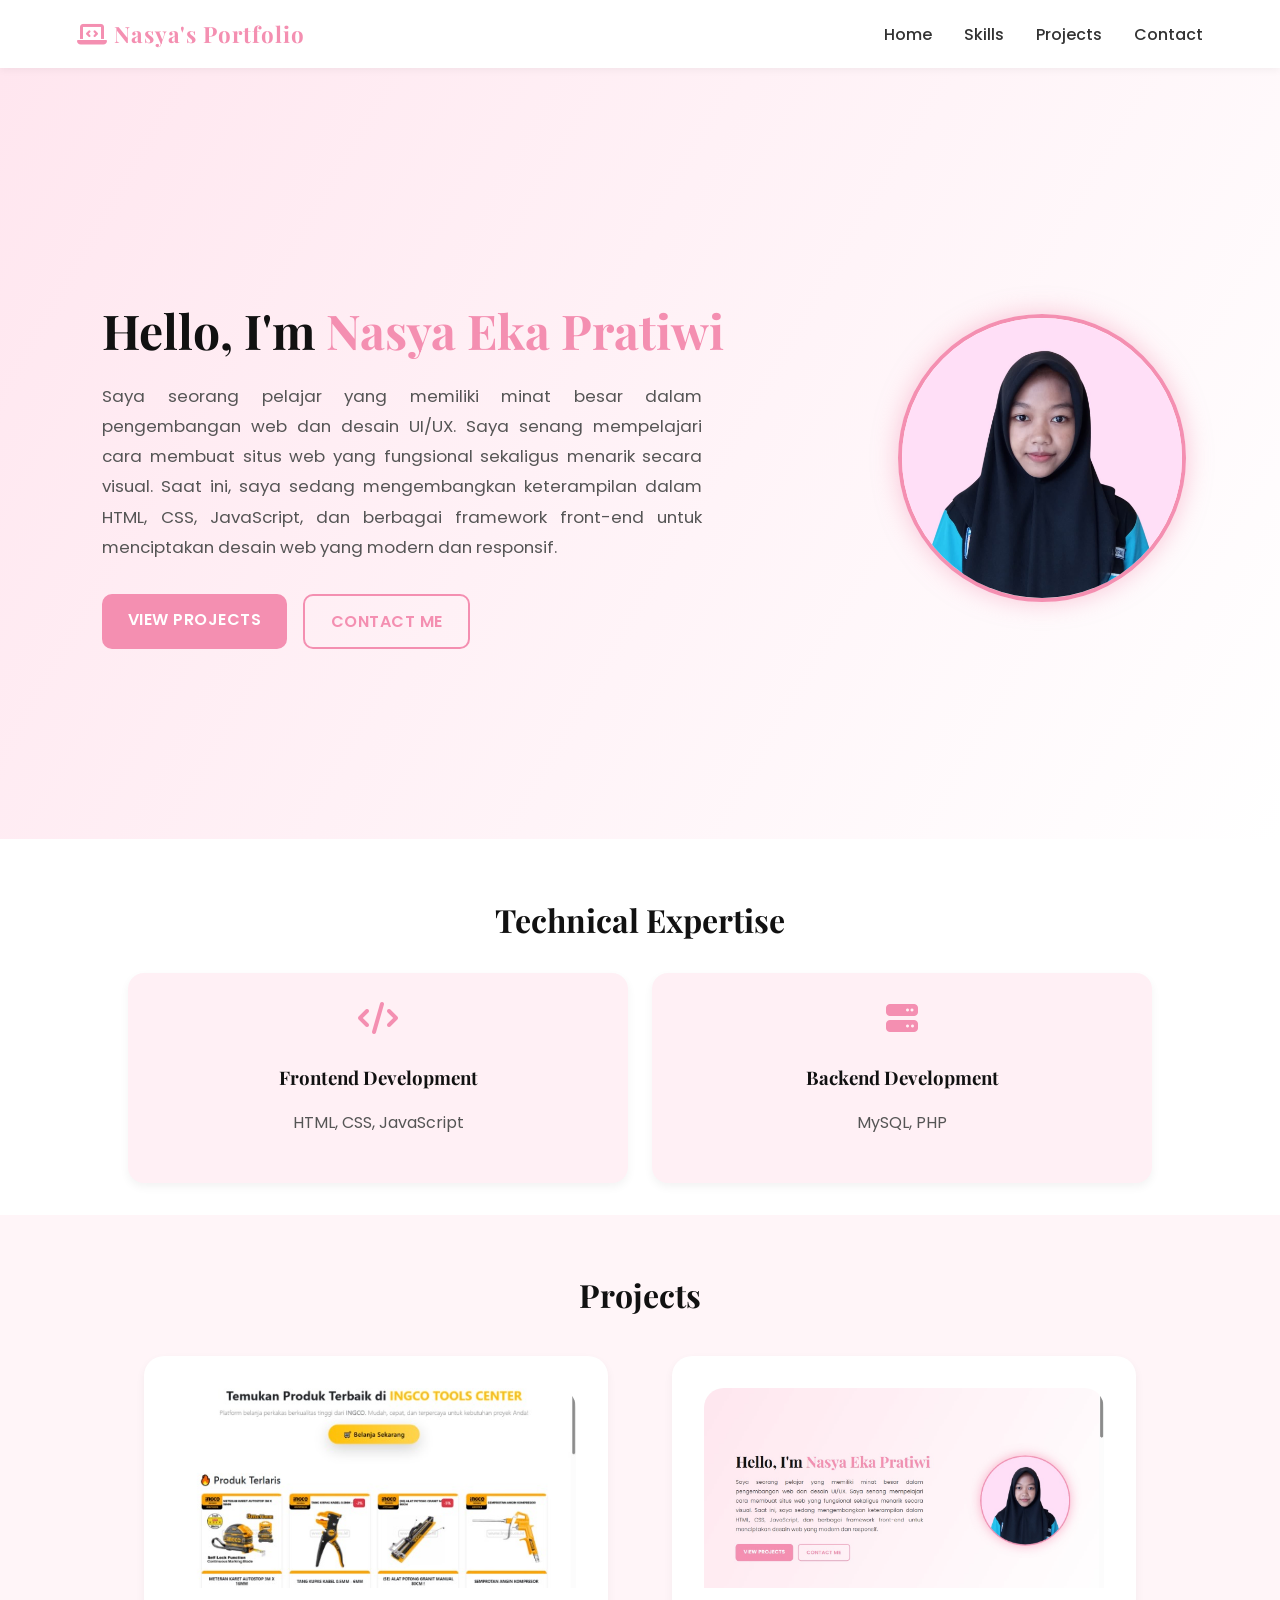
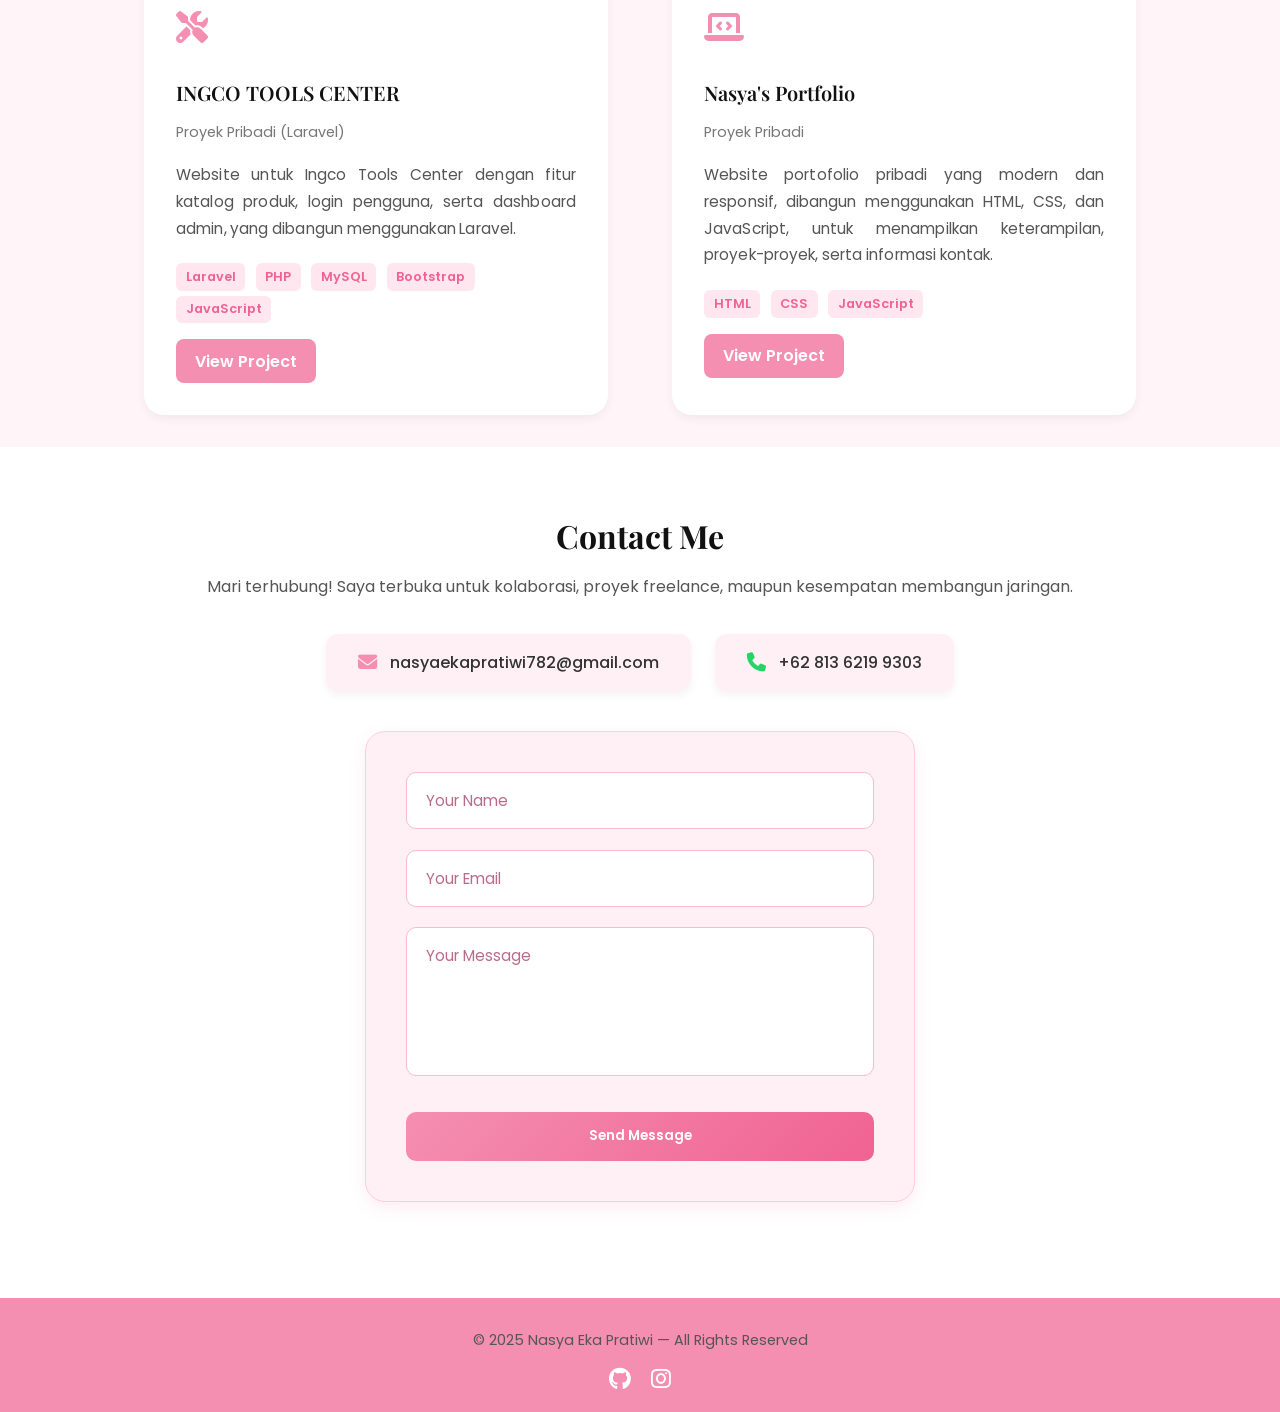
==== index.html @ 9f2e23f5 "update terbaru" ====
<!DOCTYPE html>
<html lang="id">
<head>
  <meta charset="UTF-8" />
  <meta name="viewport" content="width=device-width, initial-scale=1.0" />
  <title>Portofolio | Nasya Eka Pratiwi</title>

  <!-- CSS -->
  <link rel="stylesheet" href="style.css" />

  <!-- Font Awesome -->
  <link
    rel="stylesheet"
    href="https://cdnjs.cloudflare.com/ajax/libs/font-awesome/6.5.0/css/all.min.css"
  />

  <!-- Google Fonts -->
  <link
    href="https://fonts.googleapis.com/css2?family=Poppins:wght@400;500;600&family=Playfair+Display:wght@600;700&display=swap"
    rel="stylesheet"
  />
</head>

<body>
 <!-- ===== Navbar ===== -->
<header class="navbar">
  <h1 class="logo">
    <i class="fas fa-laptop-code"></i> Nasya's Portfolio
  </h1>

  <div class="menu-toggle" id="menu-toggle">
    <span></span>
    <span></span>
    <span></span>
  </div>

  <nav id="menu">
    <ul>
      <li><a href="#home">Home</a></li>
      <li><a href="#skills-section">Skills</a></li>
      <li><a href="#projects-section">Projects</a></li>
      <li><a href="#contact-section">Contact</a></li>
    </ul>
  </nav>
</header>

  <!-- ===== Hero Section ===== -->
  <section id="home" class="hero">
    <div class="hero-content">
      <h1>Hello, I'm <span>Nasya Eka Pratiwi</span></h1>
      <p>
        Saya seorang pelajar yang memiliki minat besar dalam pengembangan web dan desain UI/UX. Saya senang mempelajari cara membuat
        situs web yang fungsional sekaligus menarik secara visual. Saat ini, saya sedang mengembangkan keterampilan dalam 
        HTML, CSS, JavaScript, dan berbagai framework front-end untuk menciptakan desain web yang modern dan responsif.
      </p>
      <div class="hero-buttons">
        <a href="#projects-section" class="project-btn">View Projects</a>
        <a href="#contact-section" class="cta-btn">Contact Me</a>
      </div>
    </div>

    <div class="profile-container">
      <img src="profile.jpg" alt="Profile" class="profile-img">
    </div>
  </section>

  <!-- ===== Sections Placeholder ===== -->
  <main>
    <div id="skills-section" class="reveal"></div>
    <div id="projects-section" class="reveal"></div>
    <div id="contact-section" class="reveal"></div>
  </main>

  <!-- ===== Footer ===== -->
  <footer>
    <p>© 2025 Nasya Eka Pratiwi — All Rights Reserved</p>
    <div class="social-links">
      <a href="https://github.com/Nasyaeka" target="_blank" rel="noopener noreferrer">
        <i class="fab fa-github"></i>
      </a>
      <a href="https://instagram.com/xcz_nasya" target="_blank" rel="noopener noreferrer">
        <i class="fab fa-instagram"></i>
      </a>
    </div>
  </footer>

  <!-- ===== Script ===== -->
  <script src="script.js"></script>
</body>
</html>
---- style.css ----
/* =========================================
   ===== GENERAL STYLES =====
========================================= */
html {
  scroll-behavior: smooth;
  scroll-padding-top: 80px; 
}

body {
  font-family: 'Poppins', sans-serif;
  margin: 0;
  padding: 0;
  color: #333;
  background-color: #fff;
}

h1, h2, h3 {
  font-family: 'Playfair Display', serif;
  color: #111;
}

p {
  line-height: 1.8;
  font-size: 1rem;
  color: #555;
}

.logo {
  font-family: 'Playfair Display', serif;
  font-weight: 700;
  letter-spacing: 1px;
  font-size: 1.6rem;
  color: #f48fb1;
}

/* Tombol umum */
.project-btn, .cta-btn {
  font-family: 'Poppins', sans-serif;
  font-weight: 500;
  text-transform: uppercase;
  letter-spacing: 0.5px;
  transition: all 0.3s ease;
}

/* ===== NAVBAR ===== */
.navbar {
  display: flex;
  justify-content: space-between; /* Logo kiri, toggle kanan */
  align-items: center;
  padding: 1.2rem 6%;
  background: rgba(255, 255, 255, 0.95);
  backdrop-filter: blur(10px);
  box-shadow: 0 2px 8px rgba(0, 0, 0, 0.05);
  position: sticky;
  top: 0;
  z-index: 1000;
}

/* Logo kiri */
.logo {
  font-family: 'Playfair Display', serif;
  font-size: 1.4rem;
  font-weight: 700;
  color: #f48fb1;
  display: flex;
  align-items: center;
  gap: 0.4rem;
  margin: 0;
}

.logo i {
  font-size: 1.5rem;
  color: #f48fb1;
}

/* ===== TOGGLE ===== */
.menu-toggle {
  display: none;
  flex-direction: column;
  justify-content: center;
  align-items: flex-end;
  cursor: pointer;
  gap: 5px;
}

.menu-toggle span {
  display: block;
  width: 26px;
  height: 3px;
  background: #f48fb1;
  border-radius: 3px;
  transition: all 0.3s ease;
}

/* Toggle animation jadi X */
.menu-toggle.active span:nth-child(1) {
  transform: rotate(45deg) translate(5px, 5px);
}
.menu-toggle.active span:nth-child(2) {
  opacity: 0;
}
.menu-toggle.active span:nth-child(3) {
  transform: rotate(-45deg) translate(6px, -6px);
}

/* ===== MENU NAVIGATION ===== */
nav ul {
  list-style: none;
  display: flex;
  gap: 2rem;
  margin: 0;
  padding: 0;
}

nav a {
  text-decoration: none;
  color: #333;
  font-weight: 500;
  transition: color 0.3s ease;
}

nav a:hover {
  color: #f48fb1;
}

/* ===== RESPONSIVE MODE ===== */
@media (max-width: 768px) {
  nav {
    position: absolute;
    top: 70px;
    right: 6%;
    background: #fff0f5;
    border-radius: 12px;
    box-shadow: 0 4px 15px rgba(0, 0, 0, 0.05);
    display: none;
    flex-direction: column;
    padding: 1rem 1.2rem;
    animation: slideIn 0.3s ease;
  }

  nav.show {
    display: flex;
  }

  nav ul {
    flex-direction: column;
    align-items: flex-end;
    gap: 0.8rem;
  }

  nav a {
    color: #333;
    padding: 0.5rem 0.8rem;
    border-radius: 8px;
  }

  nav a:hover {
    background: rgba(244, 143, 177, 0.2);
  }

  .menu-toggle {
    display: flex;
  }

  @keyframes slideIn {
    from {
      opacity: 0;
      transform: translateY(-10px);
    }
    to {
      opacity: 1;
      transform: translateY(0);
    }
  }
}


/* =========================================
   ===== HERO SECTION (RAPIH & RESPONSIF) =====
========================================= */
.hero {
  display: flex;
  flex-wrap: wrap;
  align-items: center;
  justify-content: space-between;
  min-height: 75vh; /* ubah dari 85vh */
  padding: 3rem 8%;
  background: linear-gradient(120deg, #ffe6ef, #ffffff);
}


.hero-content {
  animation: fadeInLeft 1s ease both;
  flex: 1;
  min-width: 320px;
  padding-right: 2rem;
}

.hero h1 {
  font-size: 3rem;
  font-weight: 700;
  color: #111;
  margin-bottom: 1.2rem;
  line-height: 1.3;
}

.hero h1 span {
  color: #f48fb1;
}

.hero p {
  font-size: 1.05rem;
  line-height: 1.8;
  text-align: justify;
  color: #555;
  max-width: 600px;
  margin-bottom: 2rem;
}

.hero-buttons {
  display: flex;
  flex-wrap: wrap;
  gap: 1rem;
}

.project-btn,
.cta-btn {
  display: inline-block;
  padding: 0.8rem 1.6rem;
  border-radius: 10px;
  font-weight: 600;
  text-decoration: none;
  letter-spacing: 0.5px;
  transition: all 0.3s ease;
}

.project-btn {
  background: #f48fb1;
  color: #fff;
}

.cta-btn {
  border: 2px solid #f48fb1;
  color: #f48fb1;
  background: transparent;
}

.project-btn:hover {
  background: #ec407a;
}

.cta-btn:hover {
  background: #f48fb1;
  color: #fff;
}

/* =========================================
   ===== PROFILE IMAGE =====
========================================= */
.profile-container {
  position: relative;
  width: 280px;
  height: 280px;
  margin: 0 auto;
  animation: fadeInUp 1.2s ease forwards;
}

/* Gambar profil dengan animasi kombinasi */
.profile-img {
  width: 100%;
  height: 100%;
  object-fit: cover;
  border-radius: 50%;
  border: 4px solid #f48fb1;
  box-shadow: 0 0 25px rgba(244, 143, 177, 0.5);
  animation: fadeRotateIn 1s ease forwards, floatImage 4s ease-in-out infinite, glowPulse 3s ease-in-out infinite;
}

/* Efek melayang lembut */
@keyframes floatImage {
  0%, 100% {
    transform: translateY(0);
    box-shadow: 0 0 25px rgba(244, 143, 177, 0.4);
  }
  50% {
    transform: translateY(-10px);
    box-shadow: 0 0 35px rgba(244, 143, 177, 0.6);
  }
}

/* Efek muncul dan berputar lembut saat masuk */
@keyframes fadeRotateIn {
  0% {
    opacity: 0;
    transform: scale(0.9) rotate(-10deg);
  }
  60% {
    opacity: 1;
    transform: scale(1.05) rotate(5deg);
  }
  100% {
    opacity: 1;
    transform: scale(1) rotate(0);
  }
}

/* Efek berdenyut lembut di bayangan */
@keyframes glowPulse {
  0%, 100% {
    box-shadow: 0 0 25px rgba(244, 143, 177, 0.4);
  }
  50% {
    box-shadow: 0 0 35px rgba(244, 143, 177, 0.7);
  }
}



/* =========================================
   ===== ANIMASI MASUK (UNTUK SECTION) =====
========================================= */

/* Efek muncul dari bawah */
@keyframes fadeInUp {
  0% {
    opacity: 0;
    transform: translateY(30px);
  }
  100% {
    opacity: 1;
    transform: translateY(0);
  }
}

/* Efek muncul dari kanan */
@keyframes fadeInRight {
  0% {
    opacity: 0;
    transform: translateX(40px);
  }
  100% {
    opacity: 1;
    transform: translateX(0);
  }
}

/* =========================================
   ===== SKILLS SECTION =====
========================================= */
.skills {
  padding: 2rem 10%;
  text-align: center;
}

.skills h2 {
  font-size: 2rem;
  margin-bottom: 2rem;
}

.skills-grid {
  display: grid;
  grid-template-columns: repeat(auto-fit, minmax(250px, 1fr));
  gap: 1.5rem;
}

.skill-card {
  background: #fff0f5;
  padding: 1.8rem;
  border-radius: 16px;
  box-shadow: 0 4px 10px rgba(0, 0, 0, 0.05);
  transition: transform 0.3s ease, box-shadow 0.3s ease;
}

.skill-card:hover {
  transform: translateY(-8px);
  box-shadow: 0 6px 16px rgba(0, 0, 0, 0.1);
}

.skill-card i {
  font-size: 2rem;
  color: #f48fb1;
  margin-bottom: 0.8rem;
}


/* =========================================
   ===== PROJECTS SECTION =====
========================================= */
.projects {
  padding: 2rem 10%;
  background: #fff5f8;
  text-align: center;
}

.projects h2 {
  font-size: 2rem;
  font-weight: 700;
  color: #111;
  margin-bottom: 2.5rem;
}

/* ===== Project Image ===== */
.project-img {
  width: 100%;
  height: 200px;
  object-fit: cover;
  border-top-left-radius: 20px;
  border-top-right-radius: 20px;
  transition: transform 0.4s ease;
}

.project-card:hover .project-img {
  transform: scale(1.05);
}


/* ===== Project Grid ===== */
.projects-grid {
  display: grid;
  grid-template-columns: repeat(auto-fit, minmax(280px, 1fr));
  gap: 2rem;
  justify-items: center;
}

/* ===== Project Card ===== */
.project-card {
  background: #ffffff;
  padding: 2rem 2rem; /* sedikit lebar kanan kiri */
  border-radius: 20px;
  text-align: left;
  box-shadow: 0 4px 10px rgba(0, 0, 0, 0.05);
  transition: all 0.3s ease;
  width: 100%;
  max-width: 400px; /* 🔹 tambah lebar */
}

.project-card:hover {
  transform: translateY(-8px);
  box-shadow: 0 8px 18px rgba(0, 0, 0, 0.08);
}

/* ===== Project Icon ===== */
.project-icon {
  font-size: 2rem;
  color: #f48fb1;
  margin-top: 1rem; /* 🔹 Tambahkan jarak dari gambar */
  margin-bottom: 1rem;
  display: block;
}
/* ===== Project Title ===== */
.project-card h3 {
  font-size: 1.25rem;
  font-weight: 600;
  color: #111;
  margin-bottom: 0.4rem;
}

/* ===== Company Name ===== */
.company {
  font-size: 0.9rem;
  color: #777;
  margin-bottom: 0.6rem;
}

/* ===== Project Description ===== */
.description {
  font-size: 0.96rem;
  color: #555;
  line-height: 1.75;
  text-align: justify;
  text-justify: inter-word;
  margin-bottom: 1rem;
  max-width: 100%;      /* 🔹 biar ngikut card, bukan fixed */
  letter-spacing: 0.1px;
  word-spacing: -0.5px;
}

/* ===== Tech Tags ===== */
.tech-tags span {
  display: inline-block;
  background: #ffe6ef;
  color: #f06292;
  font-size: 0.8rem;
  font-weight: 600;
  padding: 0.3rem 0.6rem;
  border-radius: 6px;
  margin: 0.3rem 0.4rem 0 0;
}

/* ===== View Button ===== */
.btn-view {
  display: inline-block;
  margin-top: 1rem;
  padding: 0.6rem 1.2rem;
  background: #f48fb1;
  color: #fff;
  font-weight: 600;
  border-radius: 8px;
  text-decoration: none;
  transition: background 0.3s ease, transform 0.3s ease;
}

.btn-view:hover {
  background: #ec407a;
  transform: translateY(-2px);
}


/* =========================================
   ===== CONTACT SECTION =====
========================================= */
.contact {
  padding: 2.5rem 10% 2rem; /* atas, kiri-kanan, bawah */
  text-align: center;
}

.contact h2 {
  font-size: 2rem;
  margin-bottom: 1rem;
}

.contact-subtitle {
  color: #555;
  margin-bottom: 2rem;
}

.contact-cards {
  display: flex;
  flex-wrap: wrap;
  justify-content: center;
  gap: 1.5rem;
}

.contact-card {
  background: #fff0f5;
  padding: 1rem 2rem;
  border-radius: 12px;
  display: flex;
  align-items: center;
  gap: 0.8rem;
  box-shadow: 0 4px 10px rgba(0, 0, 0, 0.05);
  transition: 0.3s ease;
}

.contact-card:hover {
  background: #ffe6ef;
  transform: translateY(-5px);
}

.contact-card a {
  color: inherit;
  text-decoration: none;
  font-weight: 500;
  transition: 0.3s ease;
}

.contact-card a:hover {
  color: #f48fb1;
}

.contact-card i {
  font-size: 1.2rem;
}

.contact-card:first-child i {
  color: #f48fb1;
}

.contact-card:last-child i {
  color: #25D366;
  transform: scaleX(-1);
}

.contact-form {
  background: #fff0f6;
  border: 1.5px solid #ffcce0;
  border-radius: 20px;
  padding: 2.5rem;
  max-width: 550px;
  margin: 2.5rem auto 1rem; /* ubah dari 2.5rem auto → 2.5rem auto 1rem */
  box-shadow: 0 6px 16px rgba(244, 143, 177, 0.15);
  box-sizing: border-box;
}



/* ===== Form Group Spacing ===== */
.contact-form .form-group {
  margin-bottom: 1.3rem; /* Jarak antar input */
}

/* ===== Input & Textarea ===== */
.contact-form input,
.contact-form textarea {
  width: 100%;
  box-sizing: border-box;
  padding: 1rem 1.2rem;
  border: 1.5px solid #f8bbd0;
  border-radius: 10px;
  background-color: #fff;
  font-size: 0.95rem;
  font-family: 'Poppins', sans-serif;
  color: #333;
  transition: all 0.3s ease;
  resize: none;
}

.contact-form input::placeholder,
.contact-form textarea::placeholder {
  color: #b96c8a;
}

.contact-form input:focus,
.contact-form textarea:focus {
  outline: none;
  border-color: #f48fb1;
  box-shadow: 0 0 8px rgba(244, 143, 177, 0.3);
  background-color: #fff8fb;
}

/* ===== Tombol ===== */
.btn-send {
  display: inline-block;
  width: 100%;
  box-sizing: border-box;
  padding: 0.9rem 1.2rem;
  background: linear-gradient(135deg, #f48fb1, #f06292);
  color: #fff;
  font-weight: 600;
  border: none;
  border-radius: 10px;
  cursor: pointer;
  font-family: 'Poppins', sans-serif;
  transition: all 0.3s ease;
  margin-top: 0.5rem; /* jarak tambahan dari input terakhir */
}

.btn-send:hover {
  background: linear-gradient(135deg, #ec407a, #f48fb1);
  transform: translateY(-2px);
  box-shadow: 0 4px 12px rgba(236, 64, 122, 0.25);
}

/* =========================================
   ===== FOOTER =====
========================================= */
footer {
  background: #f48fb1;
  color: #fff;
  text-align: center;
  padding: 1rem 1rem;
  margin-top: 3rem;
}

footer p {
  font-size: 0.9rem;
  margin-bottom: 0.5rem;
}

.social-links {
  display: flex;
  justify-content: center;
  gap: 20px;
}

.social-links a {
  color: #fff;
  font-size: 1.4rem;
  transition: color 0.3s ease;
}

.social-links a:hover {
  color: #ffd9e4;
}

/* ===== SCROLL ANIMATION ===== */
.reveal {
  opacity: 0;
  transform: translateY(50px);
  transition: all 0.8s ease;
}

.reveal.active {
  opacity: 1;
  transform: translateY(0);
}

/* =========================================
   ===== RESPONSIVE DESIGN (SEMUA PERANGKAT) 
========================================= */

/* 🌐 Laptop & Desktop Medium (≤ 1200px) */
@media (max-width: 1200px) {
  .hero {
    padding: 3rem 6%;
  }

  .hero h1 {
    font-size: 2.7rem;
  }

  .projects-grid {
    grid-template-columns: repeat(auto-fit, minmax(260px, 1fr));
  }

  .skills-grid {
    grid-template-columns: repeat(auto-fit, minmax(220px, 1fr));
  }
}

/* 💻 Tablet Landscape (≤ 1024px) */
@media (max-width: 1024px) {
  .navbar {
    padding: 1.3rem 4%;
  }

  .navbar ul {
    gap: 1.2rem;
  }

  .hero {
    flex-direction: column-reverse;
    text-align: center;
    padding: 3rem 6%;
  }

  .hero-content {
    padding-right: 0;
  }

  .hero h1 {
    font-size: 2.4rem;
  }

  .hero p {
    font-size: 1rem;
    text-align: center;
  }

  .profile-container {
    margin-bottom: 2rem;
  }

  .skills, .projects, .contact {
    padding: 3rem 8%;
  }

  .skills-grid, .projects-grid {
    grid-template-columns: repeat(auto-fit, minmax(250px, 1fr));
  }

  .contact-cards {
    flex-direction: column;
    align-items: center;
  }
}

/* 📱 Tablet Potrait (≤ 768px) */
@media (max-width: 768px) {
  .navbar {
    flex-direction: column;
    align-items: flex-start;
    padding: 1rem 6%;
  }

  .navbar h1 {
    font-size: 1.4rem;
  }

  .navbar ul {
    flex-wrap: wrap;
    gap: 1rem;
  }

  .hero {
    flex-direction: column-reverse;
    text-align: center;
    padding: 2.5rem 5%;
  }

  .hero h1 {
    font-size: 2.1rem;
  }

  .hero p {
    font-size: 0.95rem;
  }

  .hero-buttons {
    justify-content: center;
  }

  .skills h2,
  .projects h2,
  .contact h2 {
    font-size: 1.8rem;
  }

  .skills-grid,
  .projects-grid {
    grid-template-columns: 1fr;
    gap: 1.5rem;
  }

  .project-card {
    max-width: 100%;
  }

  .contact-form {
    padding: 2rem;
  }

  .contact-cards {
    flex-direction: column;
    align-items: center;
  }

  footer p {
    font-size: 0.85rem;
  }
}

/* 📲 Smartphone Medium (≤ 576px) */
@media (max-width: 576px) {
  html {
    scroll-padding-top: 70px;
  }

  .navbar {
    flex-direction: column;
    gap: 0.7rem;
  }

  .navbar h1 {
    font-size: 1.3rem;
  }

  .navbar a {
    font-size: 0.9rem;
  }

  .hero {
    padding: 2rem 5%;
  }

  .hero h1 {
    font-size: 1.8rem;
    line-height: 1.3;
  }

  .hero p {
    font-size: 0.9rem;
    text-align: justify;
  }

  .project-btn,
  .cta-btn {
    width: 100%;
    text-align: center;
    padding: 0.9rem 1.2rem;
  }

  .profile-container {
    width: 220px;
    height: 220px;
  }

  .skills, .projects, .contact {
    padding: 2rem 6%;
  }

  .skill-card,
  .project-card,
  .contact-form {
    padding: 1.6rem;
  }

  .contact-form input,
  .contact-form textarea {
    font-size: 0.9rem;
  }

  footer {
    padding: 0.8rem;
  }

  footer p {
    font-size: 0.8rem;
  }
}

/* 📱 Smartphone Kecil (≤ 400px) */
@media (max-width: 400px) {
  .hero h1 {
    font-size: 1.6rem;
  }

  .hero p {
    font-size: 0.85rem;
  }

  .navbar a {
    font-size: 0.85rem;
  }

  .project-btn,
  .cta-btn {
    font-size: 0.85rem;
  }

  .contact h2 {
    font-size: 1.6rem;
  }

  .contact-form {
    padding: 1.5rem;
  }

  .btn-send {
    padding: 0.8rem 1rem;
  }
}
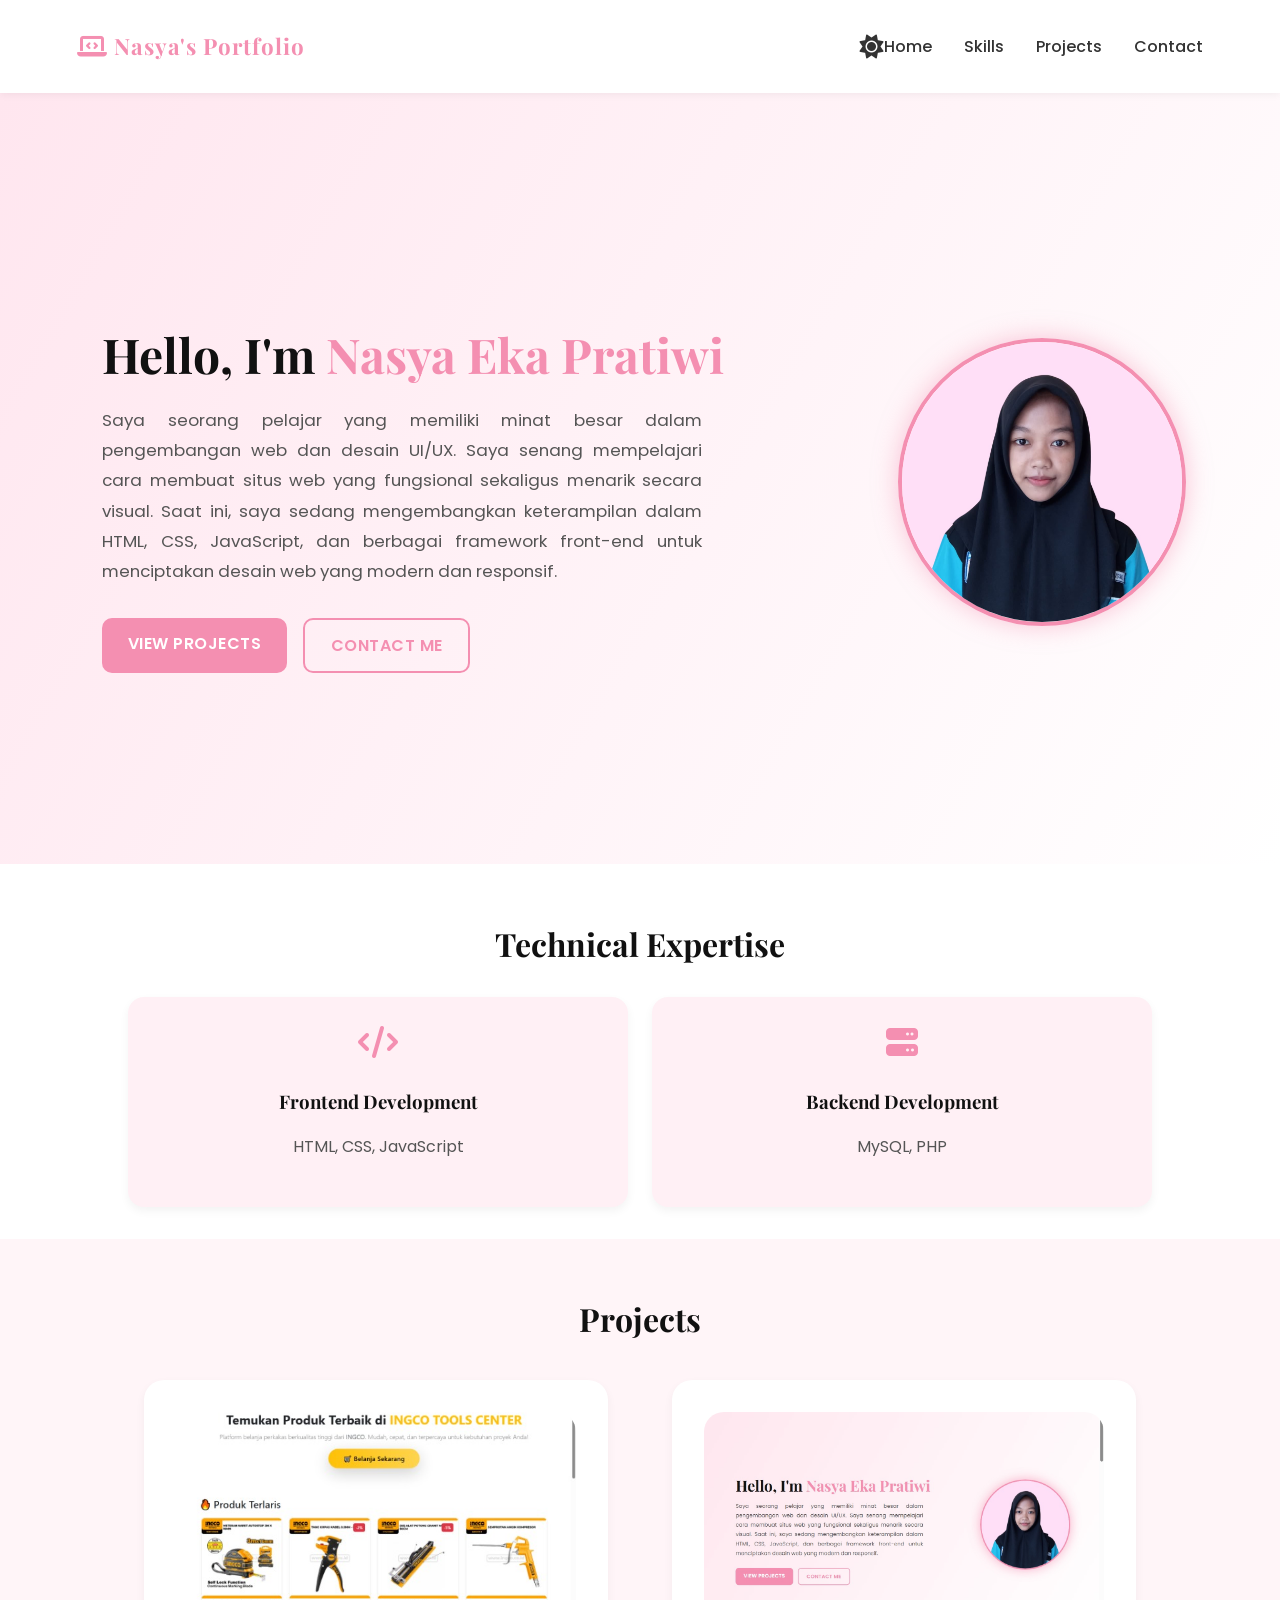
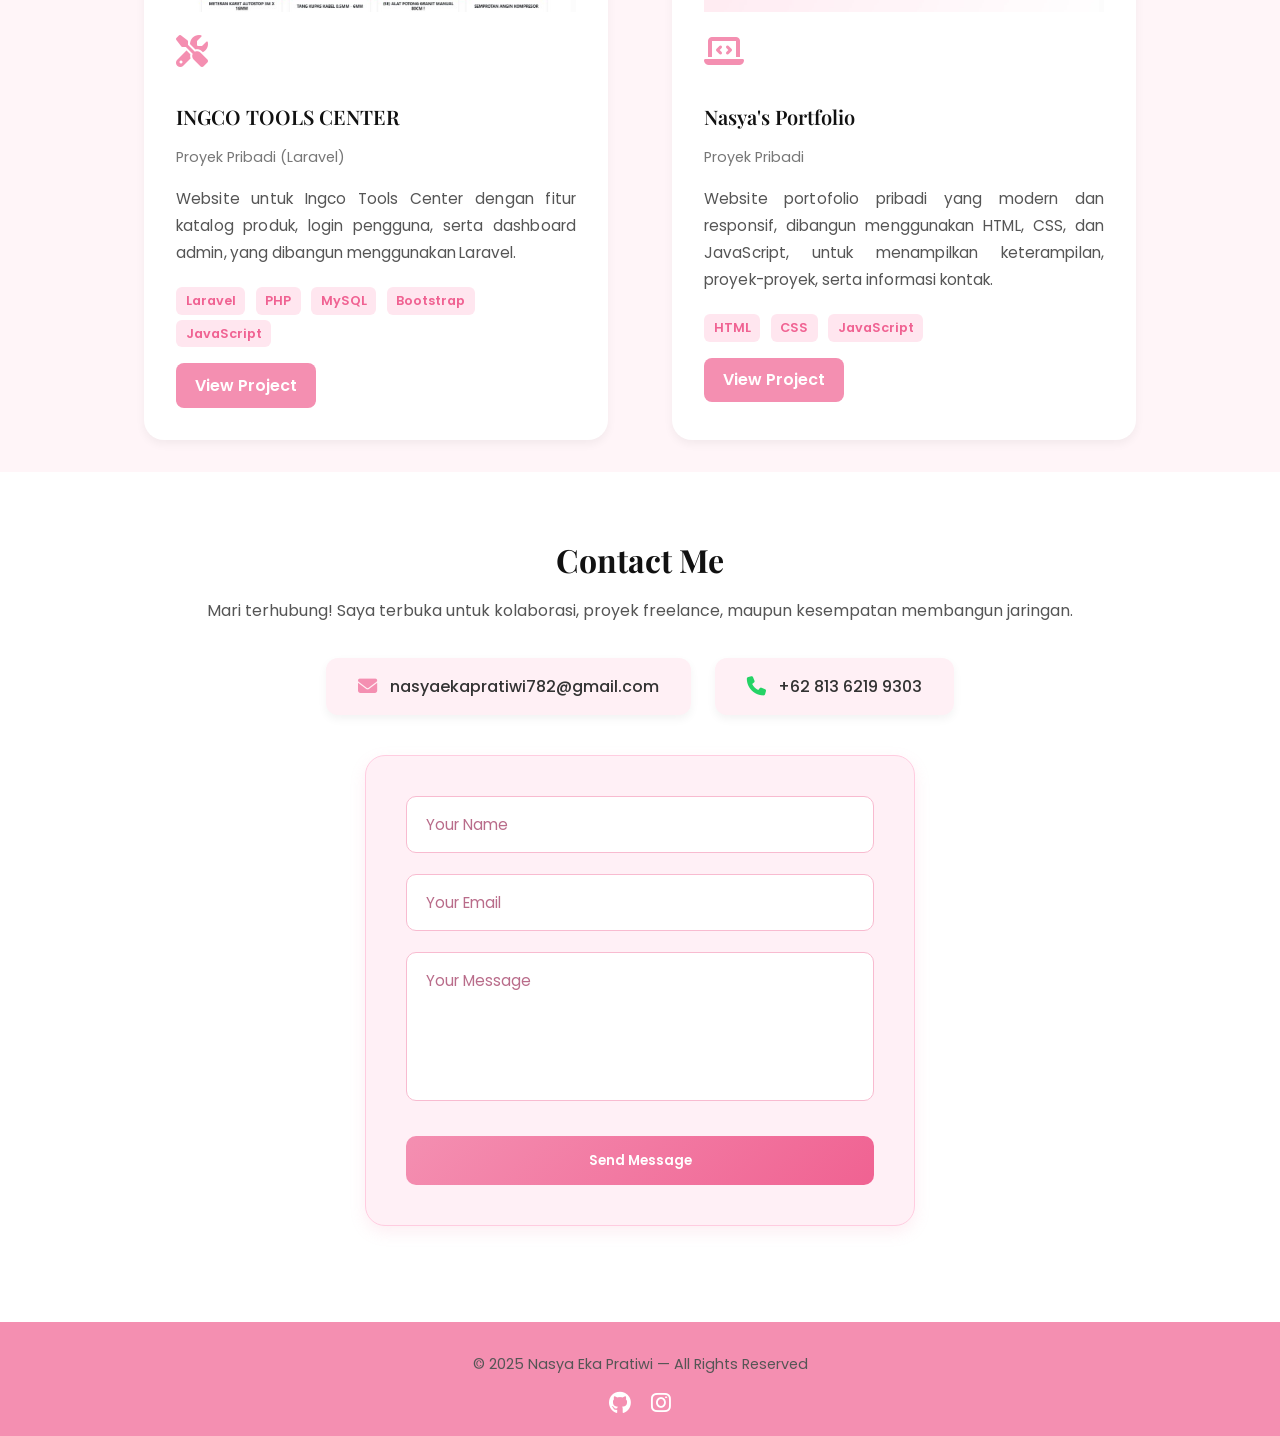
==== commit 79cfff08: "update terbaru" ====
--- a/index.html
+++ b/index.html
@@ -27,6 +27,10 @@
   <h1 class="logo">
     <i class="fas fa-laptop-code"></i> Nasya's Portfolio
   </h1>
+  <div class="theme-toggle">
+    <i class="fas fa-sun"></i>
+  </div>
+
 
   <div class="menu-toggle" id="menu-toggle">
     <span></span>
--- a/style.css
+++ b/style.css
@@ -1,3 +1,50 @@
+/* ===== THEME TOGGLE ===== */
+.theme-toggle {
+  font-size: 1.5rem;
+  cursor: pointer;
+  margin-left: auto;
+  color: #333;
+  transition: color 0.3s ease;
+}
+
+.theme-toggle:hover {
+  color: #ff69b4;
+}
+
+/* ===== LIGHT MODE (default) ===== */
+:root {
+  --bg-color: #ffffff;
+  --text-color: #333333;
+  --accent-color: #ff69b4;
+  --navbar-bg: #f7f7f7;
+}
+
+/* ===== DARK MODE ===== */
+body.dark-mode {
+  --bg-color: #0d1117;
+  --text-color: #e6e6e6;
+  --accent-color: #ff8ccf;
+  --navbar-bg: #161b22;
+}
+
+/* ===== Apply Colors ===== */
+body {
+  background-color: var(--bg-color);
+  color: var(--text-color);
+  transition: background-color 0.4s, color 0.4s;
+}
+
+.navbar {
+  background-color: var(--navbar-bg);
+  transition: background-color 0.4s;
+}
+
+a, .project-btn, .cta-btn {
+  color: var(--accent-color);
+  transition: color 0.3s ease;
+}
+
+
 /* =========================================
    ===== GENERAL STYLES =====
 ========================================= */
@@ -47,7 +94,7 @@
   display: flex;
   justify-content: space-between; /* Logo kiri, toggle kanan */
   align-items: center;
-  padding: 1.2rem 6%;
+  padding: 1.8rem 6%;
   background: rgba(255, 255, 255, 0.95);
   backdrop-filter: blur(10px);
   box-shadow: 0 2px 8px rgba(0, 0, 0, 0.05);
@@ -756,12 +803,17 @@
 }
 
 /* 📱 Tablet Potrait (≤ 768px) */
-@media (max-width: 768px) {
+  @media (max-width: 768px) {
   .navbar {
-    flex-direction: column;
-    align-items: flex-start;
-    padding: 1rem 6%;
-  }
+    position: relative;
+  }
+
+  .menu-toggle {
+    position: absolute;
+    top: 1.2rem;
+    right: 6%;
+  }
+
 
   .navbar h1 {
     font-size: 1.4rem;
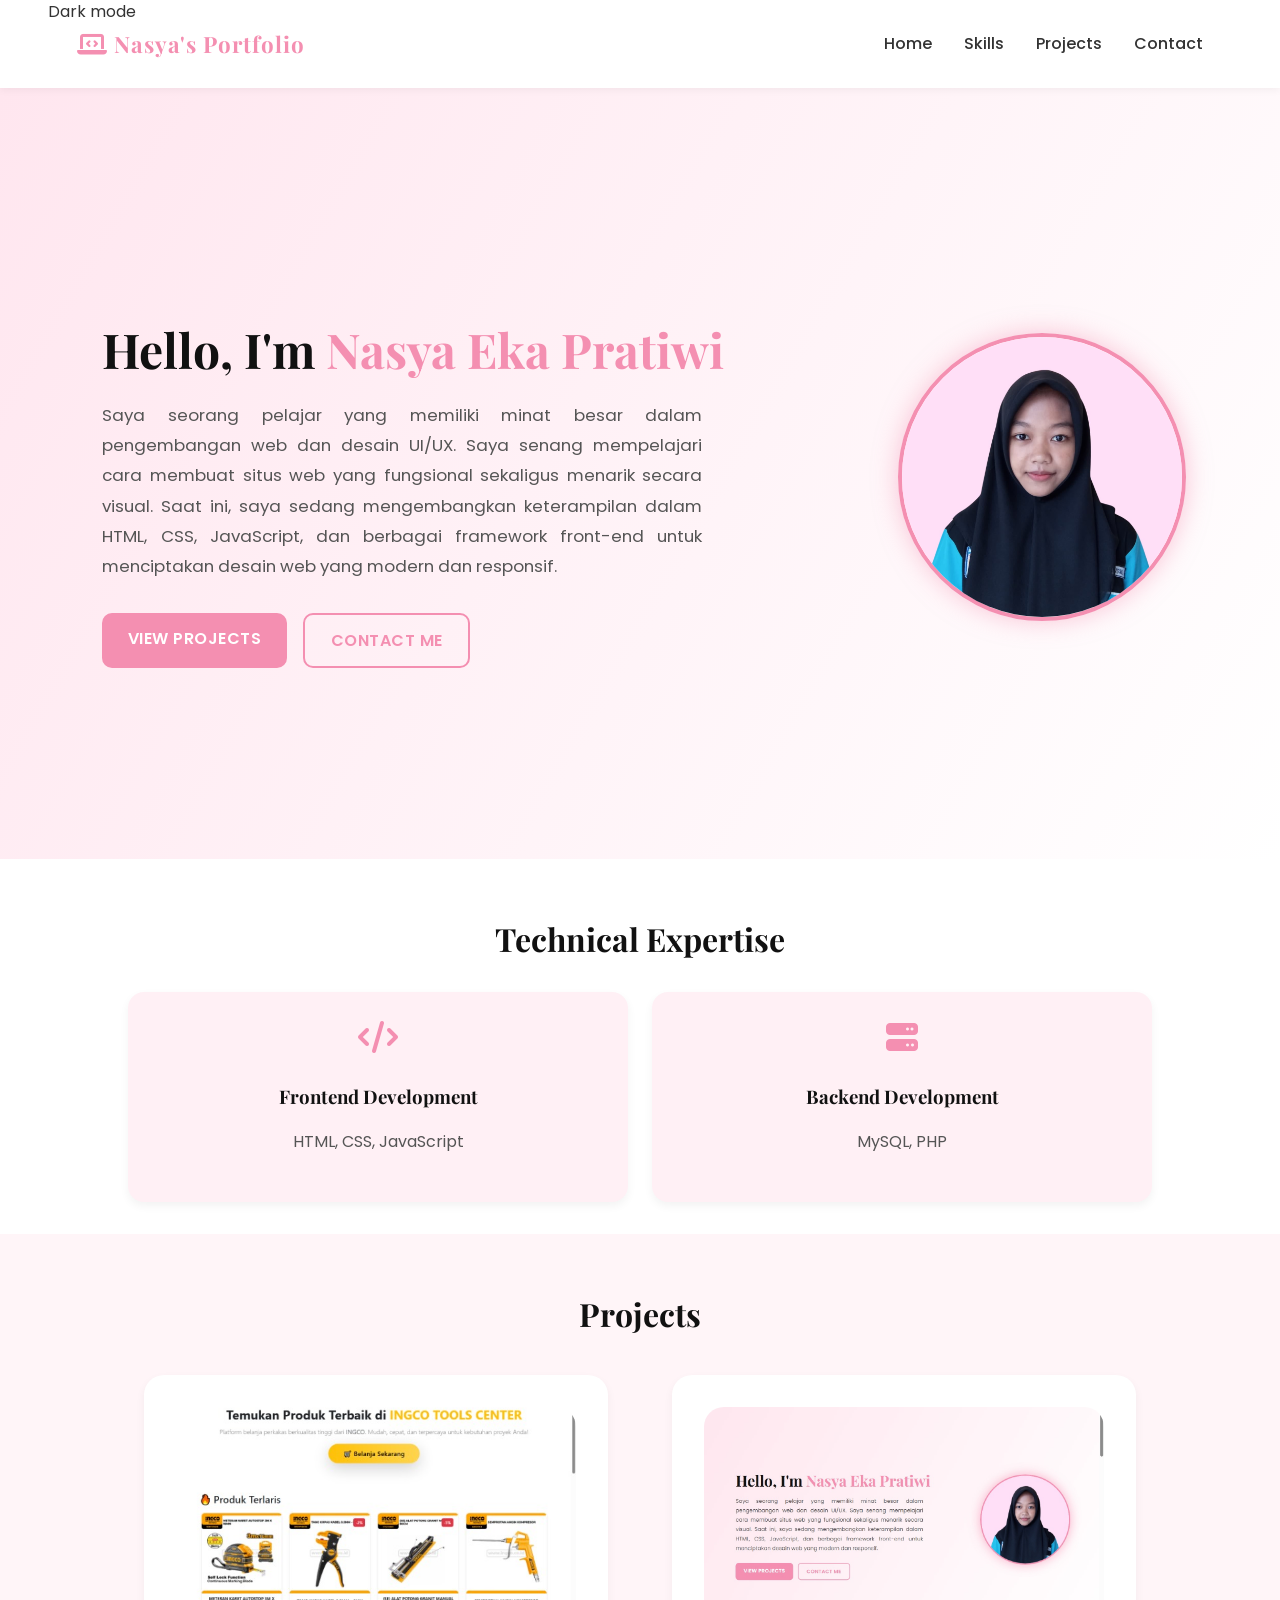
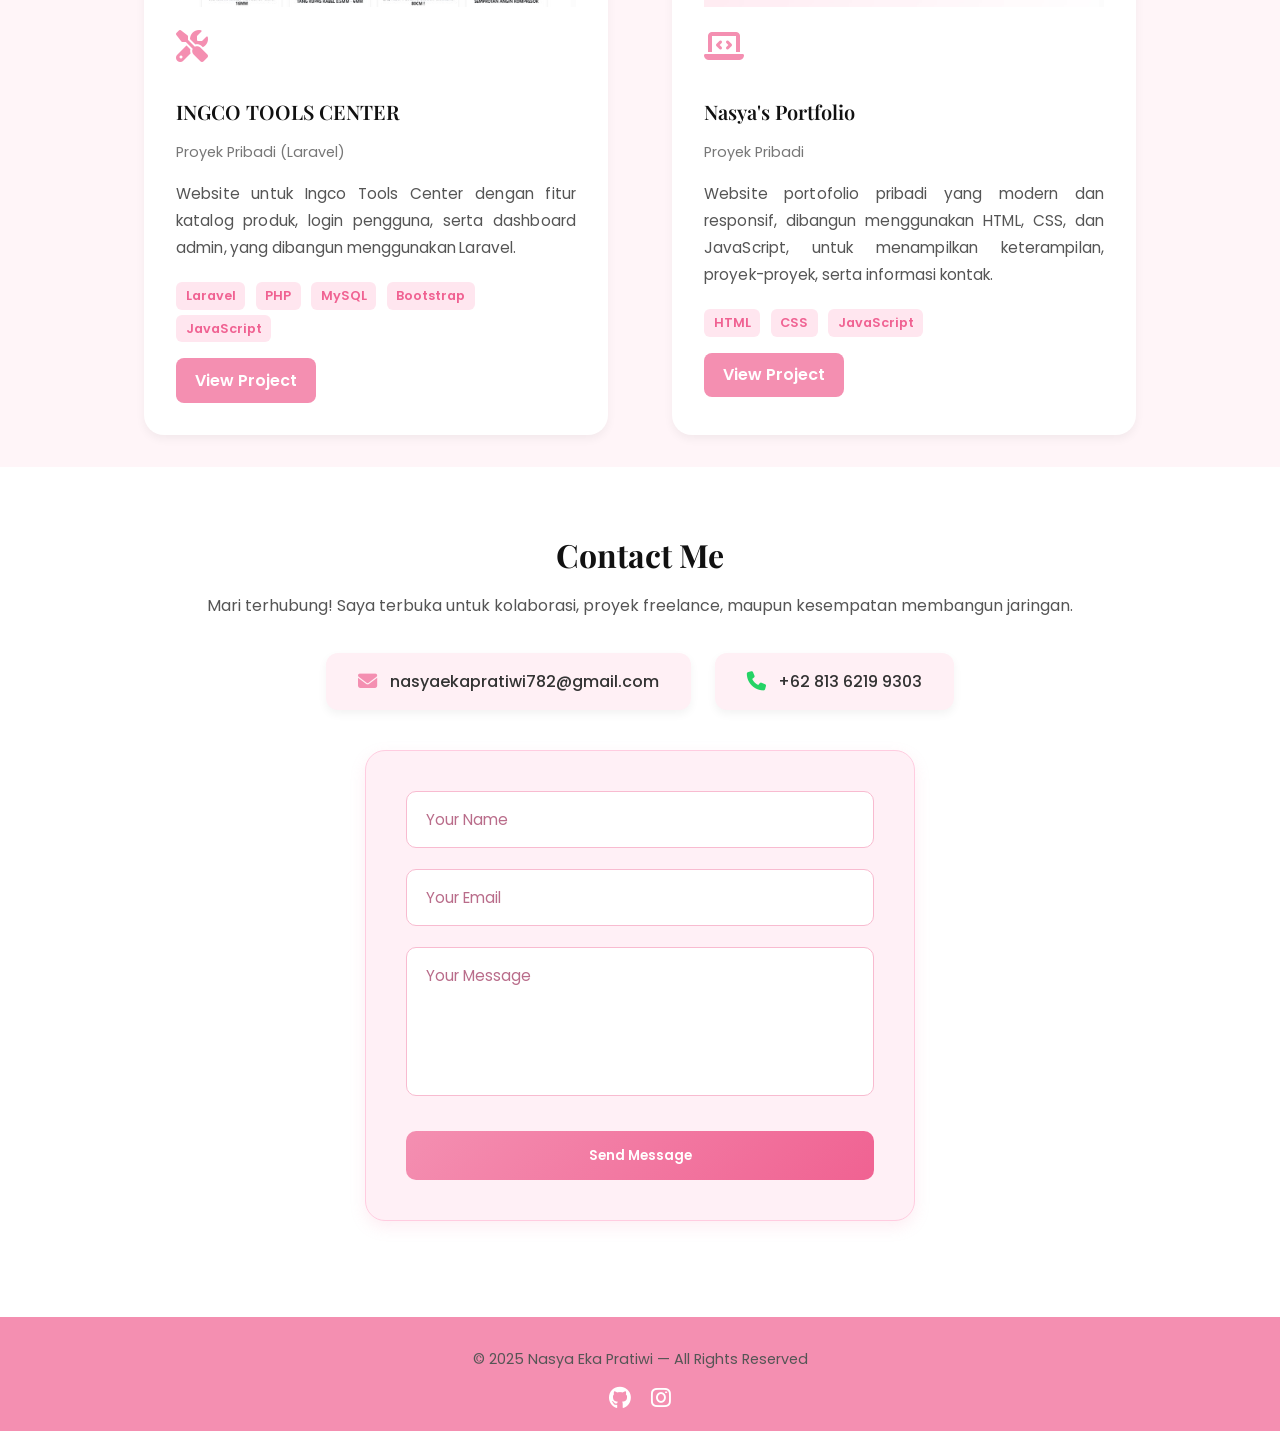
==== commit 3f0137df: "update terbaru" ====
--- a/index.html
+++ b/index.html
@@ -27,9 +27,18 @@
   <h1 class="logo">
     <i class="fas fa-laptop-code"></i> Nasya's Portfolio
   </h1>
-  <div class="theme-toggle">
-    <i class="fas fa-sun"></i>
+  <div class="nav__dark">
+  <!--=====Theme change button=====-->
+  <span class="change-theme-name">Dark mode</span>
+    <i class="ri-moon-line change-theme" id="theme-button"></i>
   </div>
+
+      <i class="ri-close-line nav__close" id="nav-close"></i>
+   </div>
+
+    <div class="nav__toggle" id="nav-toggle">
+      <i class="ri-function-line"></i>
+    </div>
 
 
   <div class="menu-toggle" id="menu-toggle">
--- a/style.css
+++ b/style.css
@@ -1,49 +1,38 @@
-/* ===== THEME TOGGLE ===== */
-.theme-toggle {
-  font-size: 1.5rem;
-  cursor: pointer;
-  margin-left: auto;
-  color: #333;
-  transition: color 0.3s ease;
-}
-
-.theme-toggle:hover {
-  color: #ff69b4;
-}
-
-/* ===== LIGHT MODE (default) ===== */
-:root {
-  --bg-color: #ffffff;
-  --text-color: #333333;
-  --accent-color: #ff69b4;
-  --navbar-bg: #f7f7f7;
-}
-
-/* ===== DARK MODE ===== */
-body.dark-mode {
-  --bg-color: #0d1117;
-  --text-color: #e6e6e6;
-  --accent-color: #ff8ccf;
-  --navbar-bg: #161b22;
-}
-
-/* ===== Apply Colors ===== */
-body {
-  background-color: var(--bg-color);
-  color: var(--text-color);
-  transition: background-color 0.4s, color 0.4s;
-}
-
-.navbar {
-  background-color: var(--navbar-bg);
-  transition: background-color 0.4s;
-}
-
-a, .project-btn, .cta-btn {
-  color: var(--accent-color);
-  transition: color 0.3s ease;
-}
-
+/*===== Variables Dark theme =====*/
+body.dark-theme{
+     /* HSL color mode */
+    --first-color-second: hsl(var(--hue-color), 54%, 12%);
+    --title-color: hsl(var(--hue-color), 24%, 95%);
+    --text-color: hsl(var(--hue-color), 8%, 75%);
+    --input-color: hsl(var(--hue-color), 29%, 16%);
+    --body-color: hsl(var(--hue-color), 29%, 12%);
+    --scroll-bar-color: hsl(var(--hue-color), 12%, 48%);
+    --scroll-thumb-color: hsl(var(--hue-color), 12%, 36%);
+}
+
+/*===== Buttom Dark/Light =====*/
+.nav__dark{
+    display: flex;
+    align-items: center;
+    column-gap: 2rem;
+    position: absolute;
+    left: 3rem;
+    bottom: 4rem;
+}
+
+.change-theme,
+.change-theme-name{
+    color: var(--text-color);
+}
+
+.change-theme{
+    cursor: pointer;
+    font-size: 1rem;
+}
+
+.change-theme-name{
+    font-size: var(--small-font-size);
+}
 
 /* =========================================
    ===== GENERAL STYLES =====
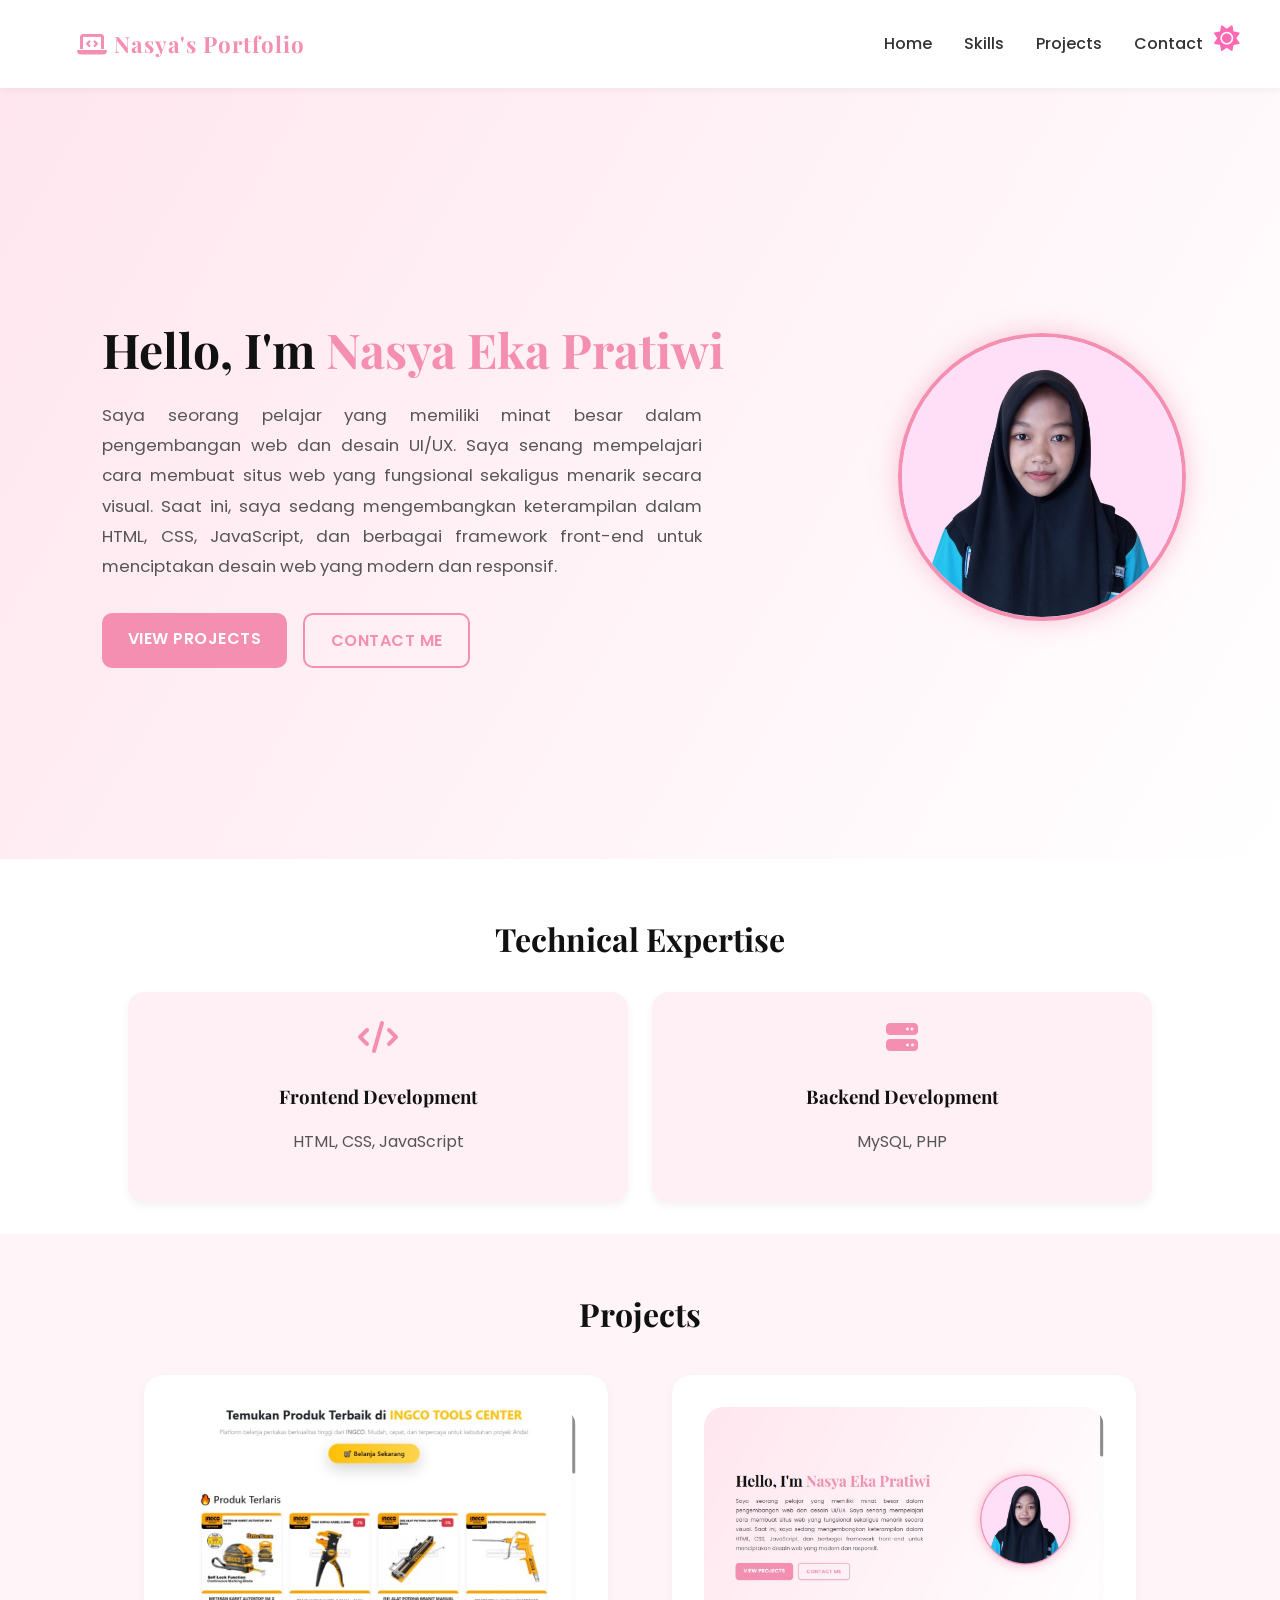
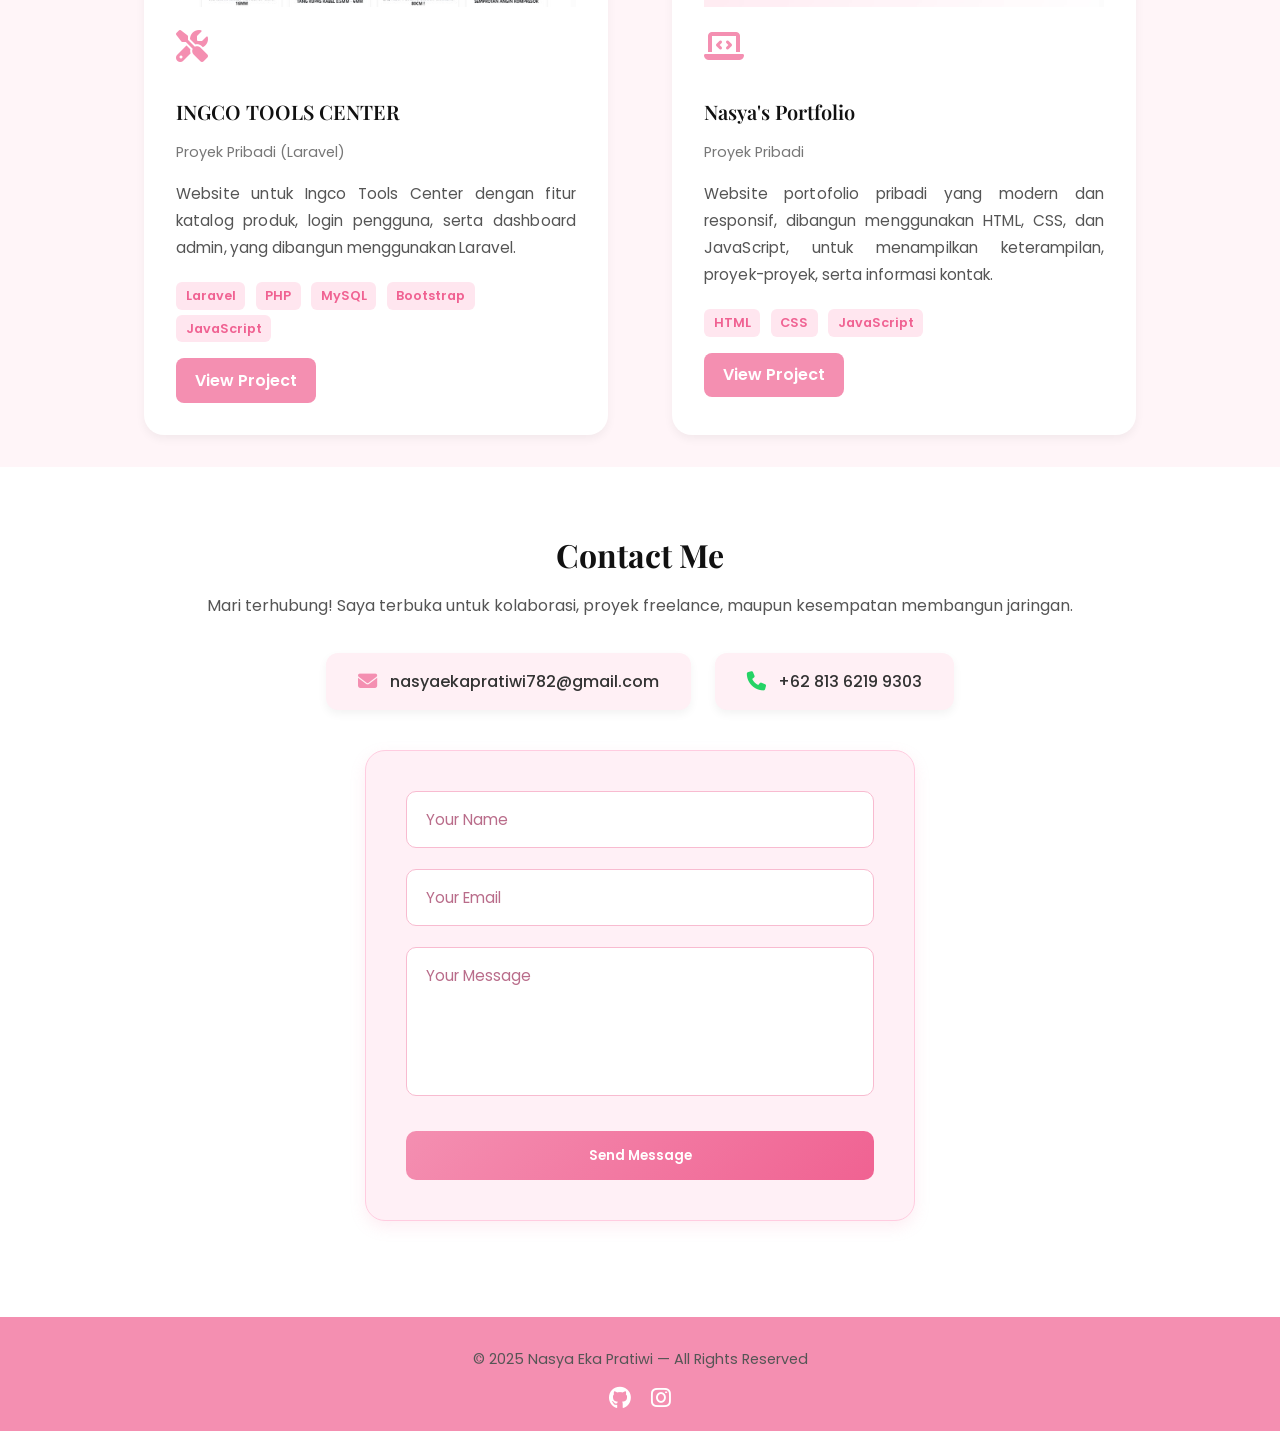
==== commit b507fb77: "update terbaru" ====
--- a/index.html
+++ b/index.html
@@ -27,18 +27,11 @@
   <h1 class="logo">
     <i class="fas fa-laptop-code"></i> Nasya's Portfolio
   </h1>
-  <div class="nav__dark">
-  <!--=====Theme change button=====-->
-  <span class="change-theme-name">Dark mode</span>
-    <i class="ri-moon-line change-theme" id="theme-button"></i>
+  
+  <!-- Tombol Toggle Mode -->
+  <div class="theme-toggle" id="theme-toggle">
+    <i class="fas fa-sun"></i>
   </div>
-
-      <i class="ri-close-line nav__close" id="nav-close"></i>
-   </div>
-
-    <div class="nav__toggle" id="nav-toggle">
-      <i class="ri-function-line"></i>
-    </div>
 
 
   <div class="menu-toggle" id="menu-toggle">
--- a/style.css
+++ b/style.css
@@ -1,38 +1,69 @@
-/*===== Variables Dark theme =====*/
-body.dark-theme{
-     /* HSL color mode */
-    --first-color-second: hsl(var(--hue-color), 54%, 12%);
-    --title-color: hsl(var(--hue-color), 24%, 95%);
-    --text-color: hsl(var(--hue-color), 8%, 75%);
-    --input-color: hsl(var(--hue-color), 29%, 16%);
-    --body-color: hsl(var(--hue-color), 29%, 12%);
-    --scroll-bar-color: hsl(var(--hue-color), 12%, 48%);
-    --scroll-thumb-color: hsl(var(--hue-color), 12%, 36%);
-}
-
-/*===== Buttom Dark/Light =====*/
-.nav__dark{
-    display: flex;
-    align-items: center;
-    column-gap: 2rem;
-    position: absolute;
-    left: 3rem;
-    bottom: 4rem;
-}
-
-.change-theme,
-.change-theme-name{
-    color: var(--text-color);
-}
-
-.change-theme{
-    cursor: pointer;
-    font-size: 1rem;
-}
-
-.change-theme-name{
-    font-size: var(--small-font-size);
-}
+/* ========== THEME TOGGLE ========== */
+.theme-toggle {
+  position: absolute;
+  right: 40px;
+  top: 20px;
+  font-size: 1.6rem;
+  cursor: pointer;
+  transition: color 0.3s ease, transform 0.3s ease;
+  color: var(--accent-color);
+}
+
+.theme-toggle:hover {
+  transform: scale(1.1);
+}
+
+/* ========== MODE TERANG (default) ========== */
+:root {
+  --bg-color: #ffffff;
+  --text-color: #222;
+  --accent-color: #ff69b4;
+  --navbar-bg: #f7f7f7;
+}
+
+/* ========== MODE GELAP ========== */
+body.dark-mode {
+  --bg-color: #0d1117;
+  --text-color: #e6e6e6;
+  --accent-color: #b380ff;
+  --navbar-bg: #161b22;
+}
+
+/* ========== APPLY COLOR ========== */
+body {
+  background-color: var(--bg-color);
+  color: var(--text-color);
+  font-family: 'Poppins', sans-serif;
+  transition: background-color 0.4s ease, color 0.4s ease;
+}
+
+.navbar {
+  display: flex;
+  justify-content: space-between;
+  align-items: center;
+  padding: 1.2rem 5%;
+  background-color: var(--navbar-bg);
+  transition: background-color 0.4s ease;
+}
+
+a {
+  color: var(--accent-color);
+  text-decoration: none;
+  transition: color 0.3s ease;
+}
+
+a:hover {
+  opacity: 0.8;
+}
+
+/* Hero */
+.hero {
+  display: flex;
+  justify-content: space-between;
+  align-items: center;
+  padding: 4rem 8%;
+}
+
 
 /* =========================================
    ===== GENERAL STYLES =====
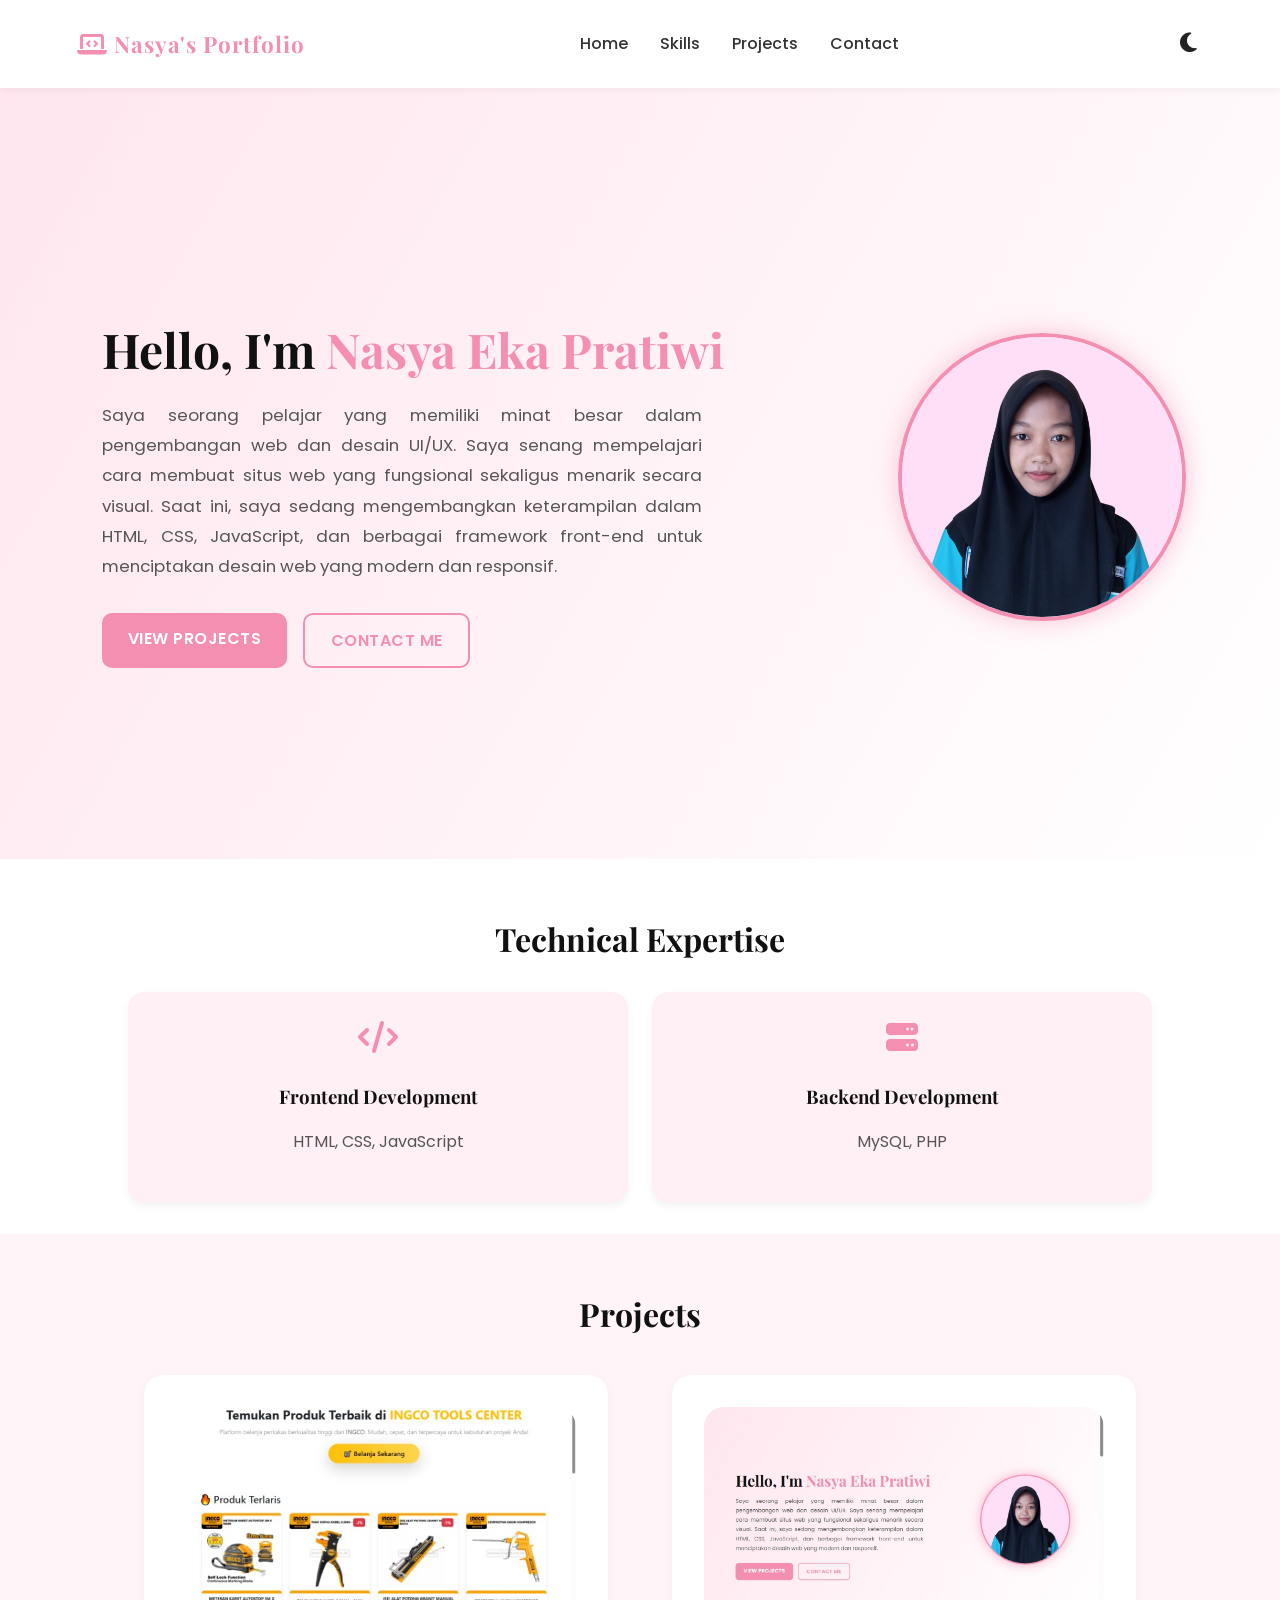
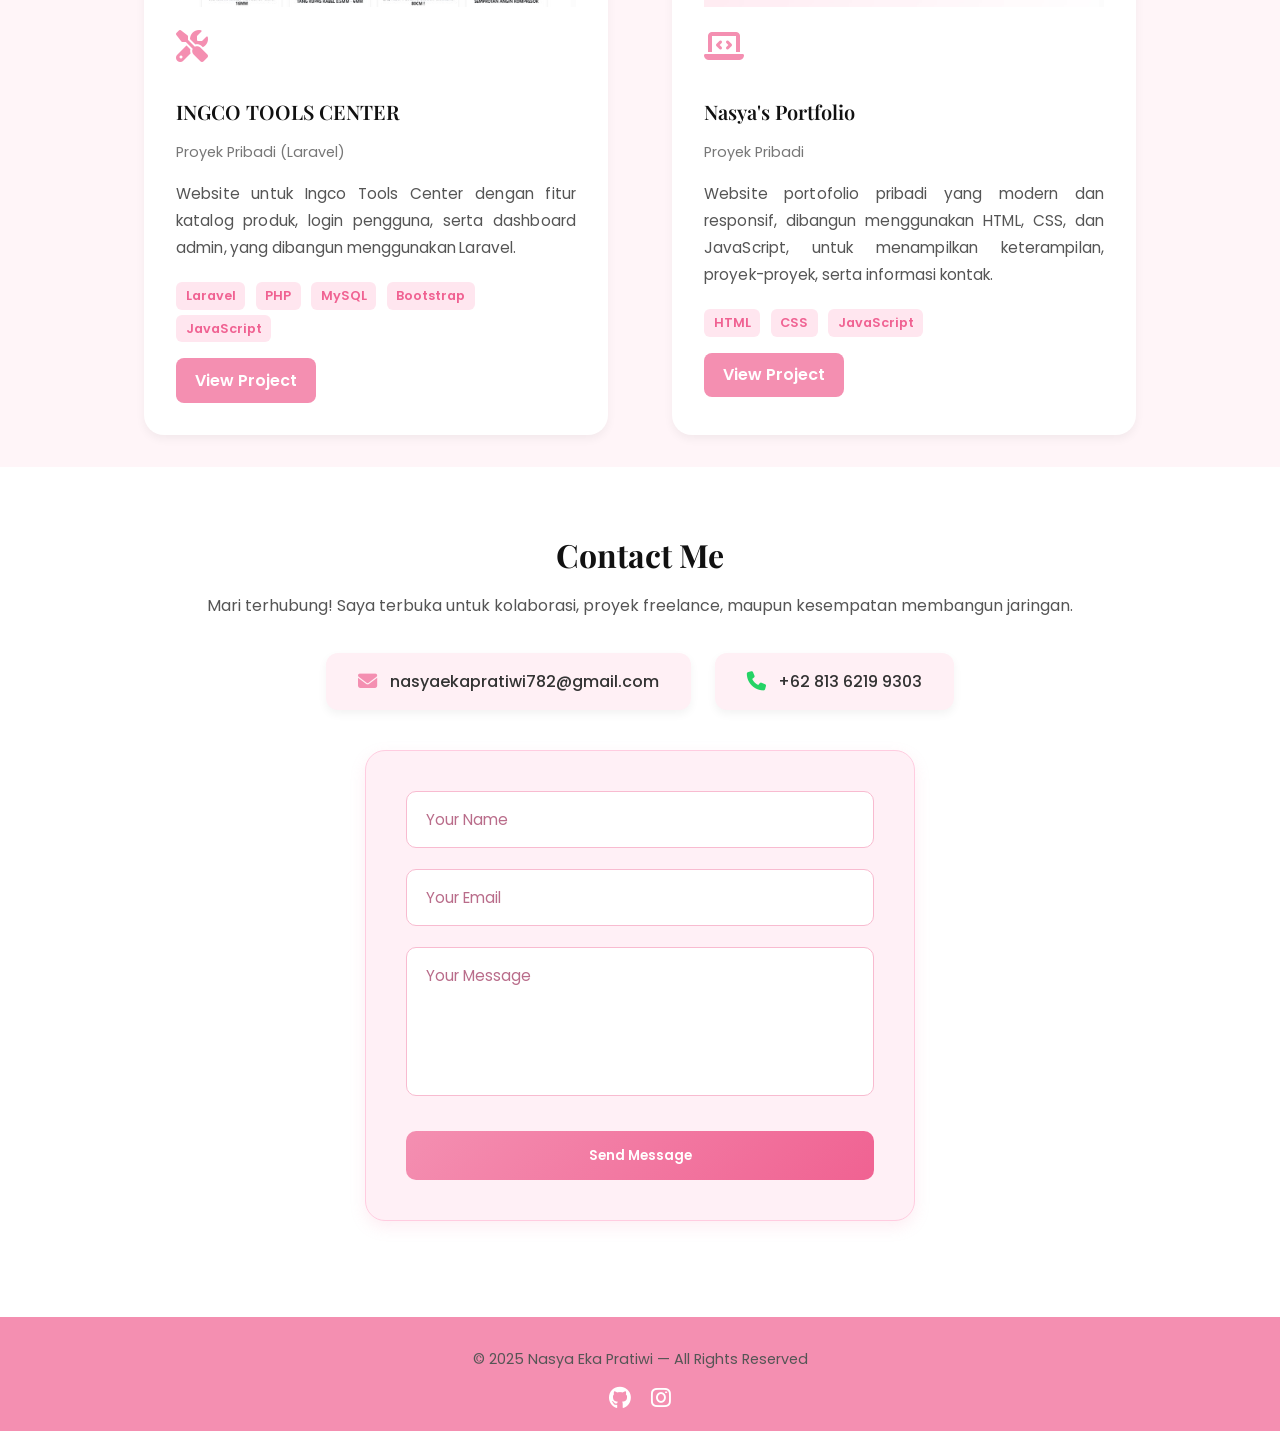
==== commit 9c843836: "update terbaru" ====
--- a/index.html
+++ b/index.html
@@ -22,17 +22,10 @@
 </head>
 
 <body>
- <!-- ===== Navbar ===== -->
 <header class="navbar">
   <h1 class="logo">
     <i class="fas fa-laptop-code"></i> Nasya's Portfolio
   </h1>
-  
-  <!-- Tombol Toggle Mode -->
-  <div class="theme-toggle" id="theme-toggle">
-    <i class="fas fa-sun"></i>
-  </div>
-
 
   <div class="menu-toggle" id="menu-toggle">
     <span></span>
@@ -48,7 +41,13 @@
       <li><a href="#contact-section">Contact</a></li>
     </ul>
   </nav>
+
+  <!-- Tombol Dark/Light Mode -->
+  <button id="theme-toggle" class="theme-toggle">
+    <i class="fas fa-moon"></i>
+  </button>
 </header>
+
 
   <!-- ===== Hero Section ===== -->
   <section id="home" class="hero">
--- a/style.css
+++ b/style.css
@@ -1,67 +1,60 @@
-/* ========== THEME TOGGLE ========== */
-.theme-toggle {
-  position: absolute;
-  right: 40px;
-  top: 20px;
-  font-size: 1.6rem;
-  cursor: pointer;
-  transition: color 0.3s ease, transform 0.3s ease;
-  color: var(--accent-color);
-}
-
-.theme-toggle:hover {
-  transform: scale(1.1);
-}
-
-/* ========== MODE TERANG (default) ========== */
-:root {
-  --bg-color: #ffffff;
-  --text-color: #222;
-  --accent-color: #ff69b4;
-  --navbar-bg: #f7f7f7;
-}
-
-/* ========== MODE GELAP ========== */
-body.dark-mode {
-  --bg-color: #0d1117;
-  --text-color: #e6e6e6;
-  --accent-color: #b380ff;
-  --navbar-bg: #161b22;
-}
-
-/* ========== APPLY COLOR ========== */
+/* ===== Mode Terang (default) ===== */
 body {
-  background-color: var(--bg-color);
-  color: var(--text-color);
-  font-family: 'Poppins', sans-serif;
-  transition: background-color 0.4s ease, color 0.4s ease;
-}
-
+  background-color: #ffffff;
+  color: #222;
+  transition: background 0.3s, color 0.3s;
+}
+
+/* ===== Navbar ===== */
 .navbar {
   display: flex;
   justify-content: space-between;
   align-items: center;
-  padding: 1.2rem 5%;
-  background-color: var(--navbar-bg);
-  transition: background-color 0.4s ease;
-}
-
-a {
-  color: var(--accent-color);
-  text-decoration: none;
-  transition: color 0.3s ease;
-}
-
-a:hover {
-  opacity: 0.8;
-}
-
-/* Hero */
-.hero {
-  display: flex;
-  justify-content: space-between;
-  align-items: center;
-  padding: 4rem 8%;
+  background: #fff;
+  color: #222;
+  padding: 1rem 8%;
+  box-shadow: 0 2px 10px rgba(0, 0, 0, 0.1);
+  position: sticky;
+  top: 0;
+  z-index: 100;
+}
+
+/* Tombol Dark/Light */
+.theme-toggle {
+  background: none;
+  border: none;
+  font-size: 1.4rem;
+  cursor: pointer;
+  color: #222;
+  transition: color 0.3s, transform 0.2s;
+}
+
+.theme-toggle:hover {
+  transform: scale(1.1);
+}
+
+/* ===== Mode Gelap ===== */
+body.dark-mode {
+  background-color: #1e1e1e;
+  color: #f5f5f5;
+}
+
+body.dark-mode .navbar {
+  background: #2a2a2a;
+  color: #fff;
+}
+
+body.dark-mode .theme-toggle {
+  color: #fff;
+}
+
+/* Link navbar dalam mode gelap */
+body.dark-mode nav ul li a {
+  color: #ddd;
+}
+
+body.dark-mode nav ul li a:hover {
+  color: #fff;
 }
 
 
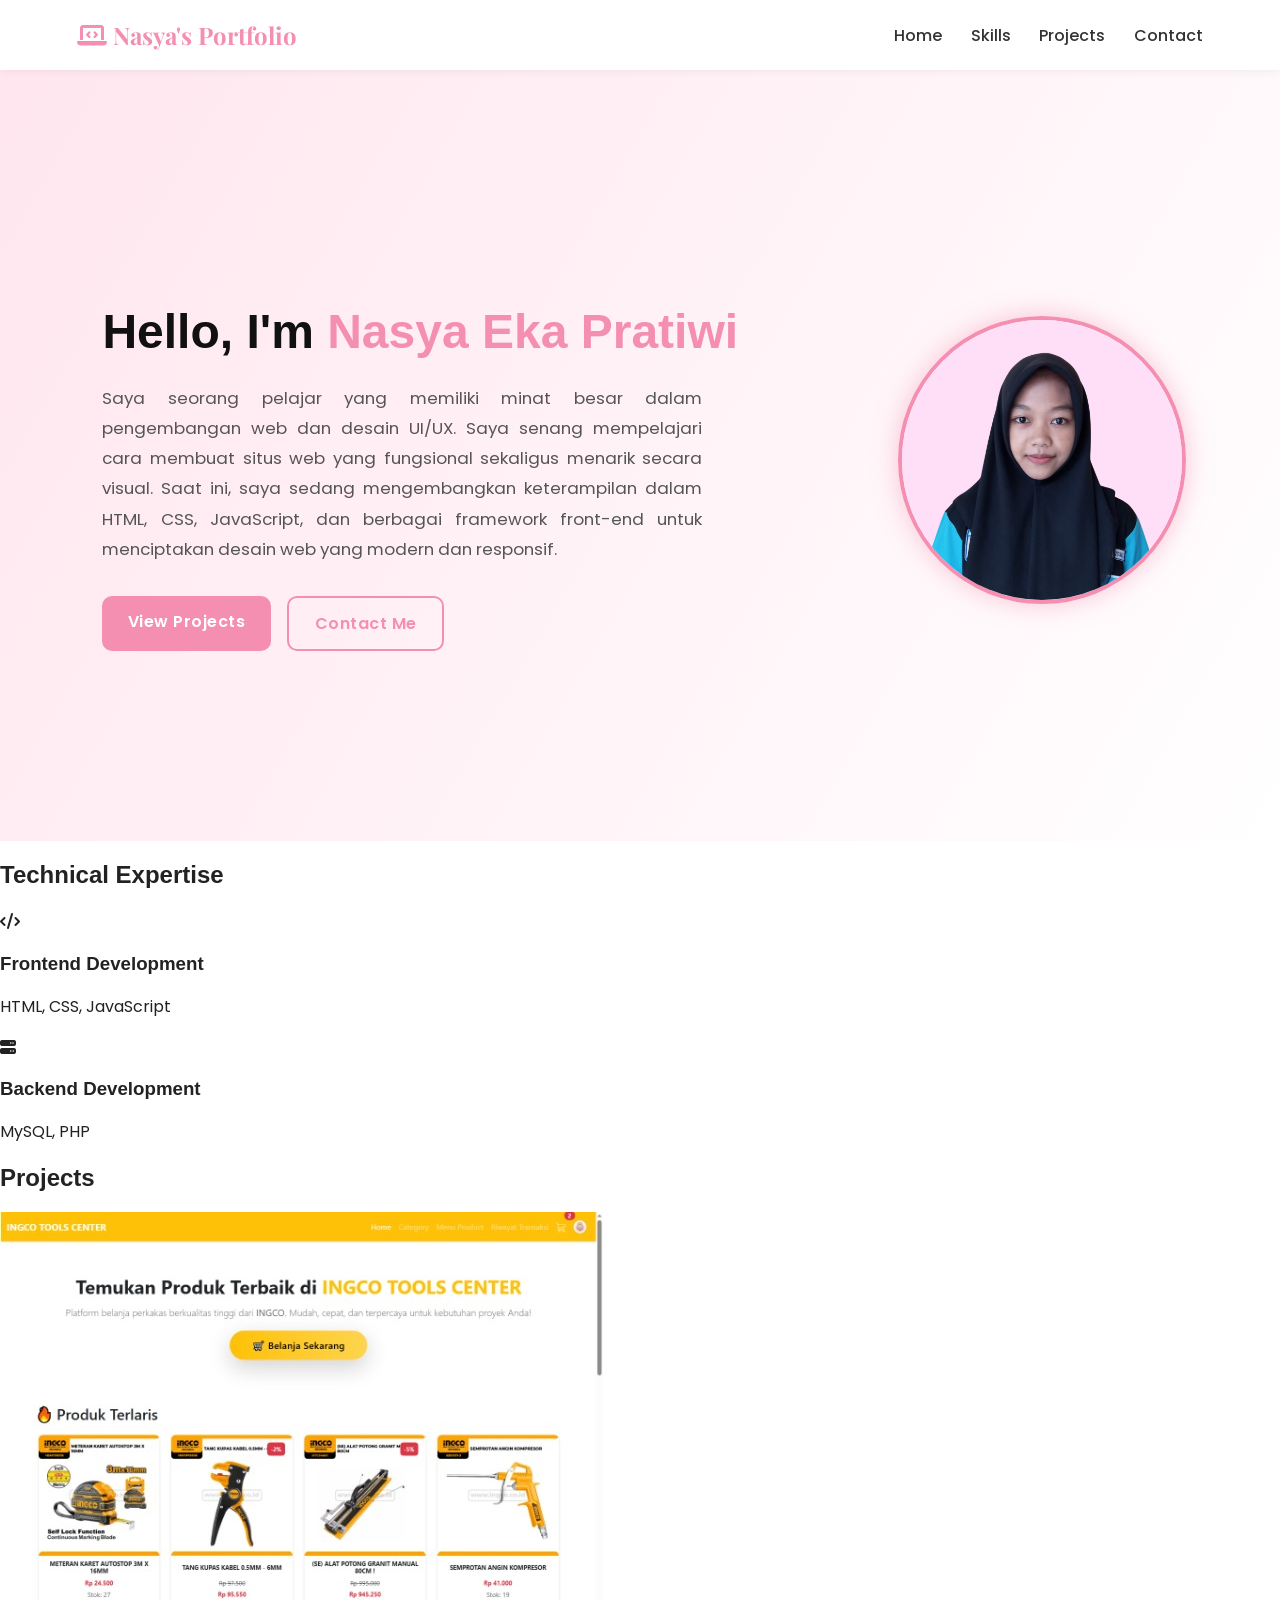
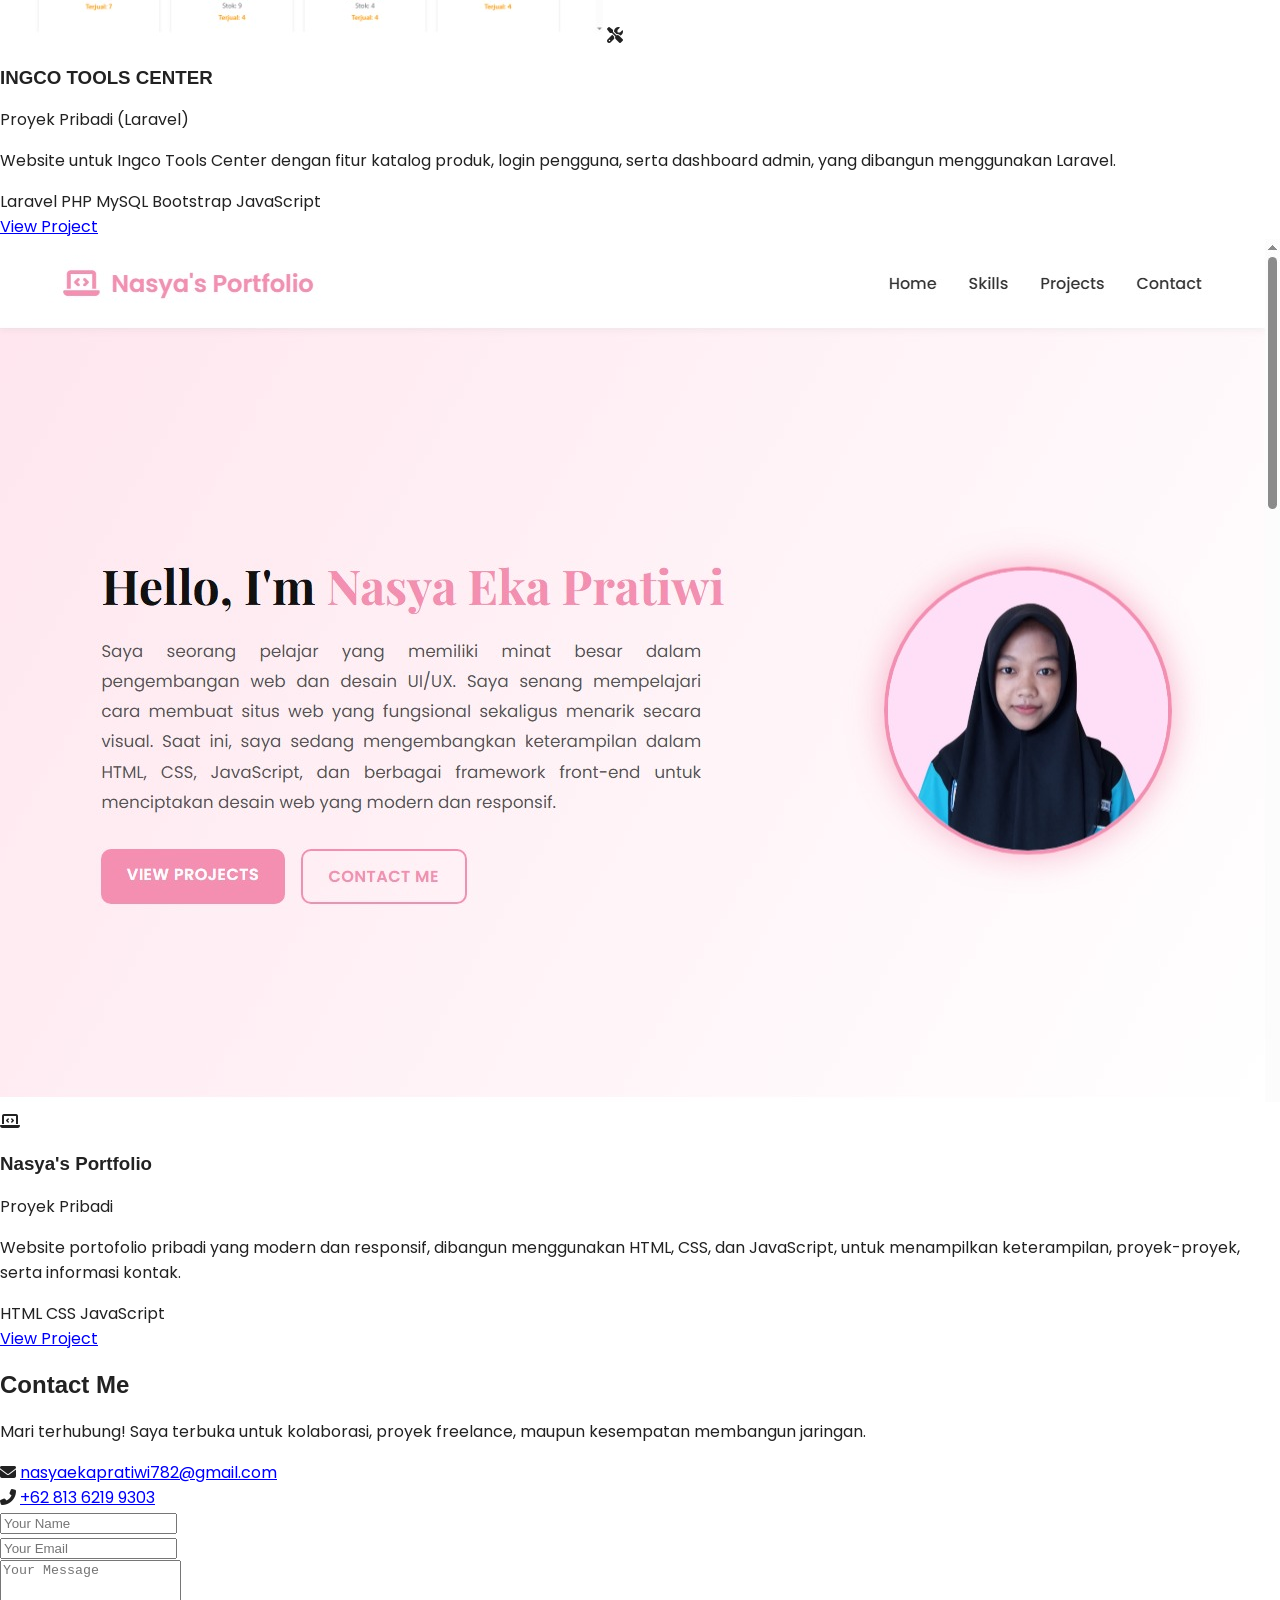
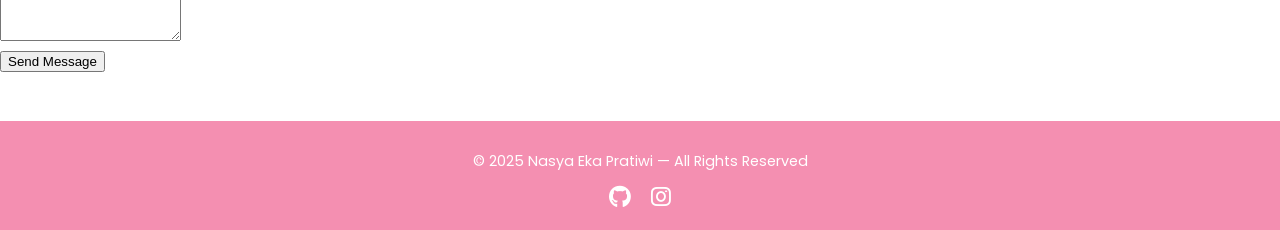
==== commit 88be5edd: "update terbaru" ====
--- a/index.html
+++ b/index.html
@@ -31,6 +31,8 @@
     <span></span>
     <span></span>
     <span></span>
+    <!-- Tambahkan icon dark/light di dalam toggle -->
+    <i id="theme-icon" class="fas fa-moon"></i>
   </div>
 
   <nav id="menu">
@@ -41,12 +43,8 @@
       <li><a href="#contact-section">Contact</a></li>
     </ul>
   </nav>
+</header>
 
-  <!-- Tombol Dark/Light Mode -->
-  <button id="theme-toggle" class="theme-toggle">
-    <i class="fas fa-moon"></i>
-  </button>
-</header>
 
 
   <!-- ===== Hero Section ===== -->
--- a/style.css
+++ b/style.css
@@ -1,126 +1,78 @@
-/* ===== Mode Terang (default) ===== */
-body {
-  background-color: #ffffff;
-  color: #222;
-  transition: background 0.3s, color 0.3s;
-}
-
-/* ===== Navbar ===== */
-.navbar {
-  display: flex;
-  justify-content: space-between;
-  align-items: center;
-  background: #fff;
-  color: #222;
-  padding: 1rem 8%;
-  box-shadow: 0 2px 10px rgba(0, 0, 0, 0.1);
-  position: sticky;
-  top: 0;
-  z-index: 100;
-}
-
-/* Tombol Dark/Light */
-.theme-toggle {
-  background: none;
-  border: none;
-  font-size: 1.4rem;
-  cursor: pointer;
-  color: #222;
-  transition: color 0.3s, transform 0.2s;
-}
-
-.theme-toggle:hover {
-  transform: scale(1.1);
-}
-
-/* ===== Mode Gelap ===== */
-body.dark-mode {
-  background-color: #1e1e1e;
-  color: #f5f5f5;
-}
-
-body.dark-mode .navbar {
-  background: #2a2a2a;
-  color: #fff;
-}
-
-body.dark-mode .theme-toggle {
-  color: #fff;
-}
-
-/* Link navbar dalam mode gelap */
-body.dark-mode nav ul li a {
-  color: #ddd;
-}
-
-body.dark-mode nav ul li a:hover {
-  color: #fff;
-}
-
-
-/* =========================================
-   ===== GENERAL STYLES =====
-========================================= */
-html {
-  scroll-behavior: smooth;
-  scroll-padding-top: 80px; 
-}
-
+/* =========================================
+   ===== MODE TERANG (DEFAULT) =====
+========================================= */
 body {
   font-family: 'Poppins', sans-serif;
   margin: 0;
   padding: 0;
-  color: #333;
+  color: #222;
   background-color: #fff;
-}
-
-h1, h2, h3 {
-  font-family: 'Playfair Display', serif;
-  color: #111;
-}
-
-p {
-  line-height: 1.8;
-  font-size: 1rem;
-  color: #555;
-}
-
-.logo {
-  font-family: 'Playfair Display', serif;
-  font-weight: 700;
-  letter-spacing: 1px;
-  font-size: 1.6rem;
-  color: #f48fb1;
-}
-
-/* Tombol umum */
-.project-btn, .cta-btn {
-  font-family: 'Poppins', sans-serif;
-  font-weight: 500;
-  text-transform: uppercase;
-  letter-spacing: 0.5px;
-  transition: all 0.3s ease;
-}
-
-/* ===== NAVBAR ===== */
+  transition: background 0.4s ease, color 0.4s ease;
+}
+
+/* =========================================
+   ===== MODE GELAP =====
+========================================= */
+body.dark-mode {
+  background: linear-gradient(135deg, #121212, #1f1f1f);
+  color: #f5f5f5;
+}
+
+body.dark-mode .navbar {
+  background: rgba(30, 30, 30, 0.9);
+  box-shadow: 0 2px 12px rgba(255, 255, 255, 0.05);
+}
+
+body.dark-mode nav a {
+  color: #ddd;
+}
+
+body.dark-mode nav a:hover {
+  color: #ffd54f;
+}
+
+body.dark-mode .hero {
+  background: linear-gradient(120deg, #1b1b1b, #2a2a2a);
+}
+
+body.dark-mode .project-card,
+body.dark-mode .skill-card,
+body.dark-mode .contact-form {
+  background: #2a2a2a;
+  box-shadow: 0 4px 10px rgba(255, 255, 255, 0.05);
+  border-color: #444;
+}
+
+body.dark-mode footer {
+  background: #2c2c2c;
+}
+
+body.dark-mode .theme-toggle i {
+  color: #fff;
+}
+
+/* =========================================
+   ===== NAVBAR =====
+========================================= */
 .navbar {
   display: flex;
-  justify-content: space-between; /* Logo kiri, toggle kanan */
   align-items: center;
-  padding: 1.8rem 6%;
+  justify-content: space-between;
   background: rgba(255, 255, 255, 0.95);
   backdrop-filter: blur(10px);
+  padding: 1.2rem 6%;
   box-shadow: 0 2px 8px rgba(0, 0, 0, 0.05);
   position: sticky;
   top: 0;
   z-index: 1000;
-}
-
-/* Logo kiri */
+  gap: 1rem;
+}
+
+/* ===== Logo ===== */
 .logo {
   font-family: 'Playfair Display', serif;
-  font-size: 1.4rem;
   font-weight: 700;
+  font-size: 1.5rem;
   color: #f48fb1;
   display: flex;
   align-items: center;
@@ -129,22 +81,47 @@
 }
 
 .logo i {
-  font-size: 1.5rem;
   color: #f48fb1;
 }
 
-/* ===== TOGGLE ===== */
+/* ===== Menu ===== */
+nav {
+  display: flex;
+  align-items: center;
+  gap: 2rem;
+}
+
+nav ul {
+  display: flex;
+  list-style: none;
+  gap: 1.8rem;
+  margin: 0;
+  padding: 0;
+}
+
+nav a {
+  text-decoration: none;
+  color: #333;
+  font-weight: 500;
+  transition: color 0.3s ease;
+}
+
+nav a:hover {
+  color: #f48fb1;
+}
+
+/* =========================================
+   ===== TOGGLE MENU + DARK MODE TOGGLE =====
+========================================= */
 .menu-toggle {
   display: none;
   flex-direction: column;
-  justify-content: center;
-  align-items: flex-end;
+  gap: 6px;
   cursor: pointer;
-  gap: 5px;
+  position: relative;
 }
 
 .menu-toggle span {
-  display: block;
   width: 26px;
   height: 3px;
   background: #f48fb1;
@@ -152,7 +129,7 @@
   transition: all 0.3s ease;
 }
 
-/* Toggle animation jadi X */
+/* Animasi X */
 .menu-toggle.active span:nth-child(1) {
   transform: rotate(45deg) translate(5px, 5px);
 }
@@ -163,28 +140,30 @@
   transform: rotate(-45deg) translate(6px, -6px);
 }
 
-/* ===== MENU NAVIGATION ===== */
-nav ul {
-  list-style: none;
-  display: flex;
-  gap: 2rem;
-  margin: 0;
-  padding: 0;
-}
-
-nav a {
-  text-decoration: none;
+/* ===== Icon Tema di Dalam Toggle ===== */
+#theme-icon {
+  font-size: 1.2rem;
   color: #333;
-  font-weight: 500;
-  transition: color 0.3s ease;
-}
-
-nav a:hover {
-  color: #f48fb1;
-}
-
-/* ===== RESPONSIVE MODE ===== */
+  position: absolute;
+  top: 50%;
+  right: -35px;
+  transform: translateY(-50%);
+  cursor: pointer;
+  transition: color 0.3s ease, transform 0.3s ease;
+}
+
+#theme-icon:hover {
+  transform: translateY(-50%) scale(1.15);
+}
+
+/* =========================================
+   ===== RESPONSIVE NAVBAR =====
+========================================= */
 @media (max-width: 768px) {
+  .menu-toggle {
+    display: flex;
+  }
+
   nav {
     position: absolute;
     top: 70px;
@@ -209,17 +188,13 @@
   }
 
   nav a {
-    color: #333;
     padding: 0.5rem 0.8rem;
     border-radius: 8px;
+    color: #333;
   }
 
   nav a:hover {
     background: rgba(244, 143, 177, 0.2);
-  }
-
-  .menu-toggle {
-    display: flex;
   }
 
   @keyframes slideIn {
@@ -234,26 +209,24 @@
   }
 }
 
-
-/* =========================================
-   ===== HERO SECTION (RAPIH & RESPONSIF) =====
+/* =========================================
+   ===== HERO SECTION =====
 ========================================= */
 .hero {
   display: flex;
   flex-wrap: wrap;
   align-items: center;
   justify-content: space-between;
-  min-height: 75vh; /* ubah dari 85vh */
+  min-height: 75vh;
   padding: 3rem 8%;
   background: linear-gradient(120deg, #ffe6ef, #ffffff);
 }
 
-
 .hero-content {
-  animation: fadeInLeft 1s ease both;
   flex: 1;
   min-width: 320px;
   padding-right: 2rem;
+  animation: fadeInLeft 1s ease both;
 }
 
 .hero h1 {
@@ -277,6 +250,7 @@
   margin-bottom: 2rem;
 }
 
+/* Tombol */
 .hero-buttons {
   display: flex;
   flex-wrap: wrap;
@@ -325,7 +299,6 @@
   animation: fadeInUp 1.2s ease forwards;
 }
 
-/* Gambar profil dengan animasi kombinasi */
 .profile-img {
   width: 100%;
   height: 100%;
@@ -336,369 +309,19 @@
   animation: fadeRotateIn 1s ease forwards, floatImage 4s ease-in-out infinite, glowPulse 3s ease-in-out infinite;
 }
 
-/* Efek melayang lembut */
+/* Efek animasi */
 @keyframes floatImage {
   0%, 100% {
     transform: translateY(0);
-    box-shadow: 0 0 25px rgba(244, 143, 177, 0.4);
   }
   50% {
     transform: translateY(-10px);
-    box-shadow: 0 0 35px rgba(244, 143, 177, 0.6);
-  }
-}
-
-/* Efek muncul dan berputar lembut saat masuk */
+  }
+}
+
 @keyframes fadeRotateIn {
-  0% {
-    opacity: 0;
-    transform: scale(0.9) rotate(-10deg);
-  }
-  60% {
-    opacity: 1;
-    transform: scale(1.05) rotate(5deg);
-  }
-  100% {
-    opacity: 1;
-    transform: scale(1) rotate(0);
-  }
-}
-
-/* Efek berdenyut lembut di bayangan */
-@keyframes glowPulse {
-  0%, 100% {
-    box-shadow: 0 0 25px rgba(244, 143, 177, 0.4);
-  }
-  50% {
-    box-shadow: 0 0 35px rgba(244, 143, 177, 0.7);
-  }
-}
-
-
-
-/* =========================================
-   ===== ANIMASI MASUK (UNTUK SECTION) =====
-========================================= */
-
-/* Efek muncul dari bawah */
-@keyframes fadeInUp {
-  0% {
-    opacity: 0;
-    transform: translateY(30px);
-  }
-  100% {
-    opacity: 1;
-    transform: translateY(0);
-  }
-}
-
-/* Efek muncul dari kanan */
-@keyframes fadeInRight {
-  0% {
-    opacity: 0;
-    transform: translateX(40px);
-  }
-  100% {
-    opacity: 1;
-    transform: translateX(0);
-  }
-}
-
-/* =========================================
-   ===== SKILLS SECTION =====
-========================================= */
-.skills {
-  padding: 2rem 10%;
-  text-align: center;
-}
-
-.skills h2 {
-  font-size: 2rem;
-  margin-bottom: 2rem;
-}
-
-.skills-grid {
-  display: grid;
-  grid-template-columns: repeat(auto-fit, minmax(250px, 1fr));
-  gap: 1.5rem;
-}
-
-.skill-card {
-  background: #fff0f5;
-  padding: 1.8rem;
-  border-radius: 16px;
-  box-shadow: 0 4px 10px rgba(0, 0, 0, 0.05);
-  transition: transform 0.3s ease, box-shadow 0.3s ease;
-}
-
-.skill-card:hover {
-  transform: translateY(-8px);
-  box-shadow: 0 6px 16px rgba(0, 0, 0, 0.1);
-}
-
-.skill-card i {
-  font-size: 2rem;
-  color: #f48fb1;
-  margin-bottom: 0.8rem;
-}
-
-
-/* =========================================
-   ===== PROJECTS SECTION =====
-========================================= */
-.projects {
-  padding: 2rem 10%;
-  background: #fff5f8;
-  text-align: center;
-}
-
-.projects h2 {
-  font-size: 2rem;
-  font-weight: 700;
-  color: #111;
-  margin-bottom: 2.5rem;
-}
-
-/* ===== Project Image ===== */
-.project-img {
-  width: 100%;
-  height: 200px;
-  object-fit: cover;
-  border-top-left-radius: 20px;
-  border-top-right-radius: 20px;
-  transition: transform 0.4s ease;
-}
-
-.project-card:hover .project-img {
-  transform: scale(1.05);
-}
-
-
-/* ===== Project Grid ===== */
-.projects-grid {
-  display: grid;
-  grid-template-columns: repeat(auto-fit, minmax(280px, 1fr));
-  gap: 2rem;
-  justify-items: center;
-}
-
-/* ===== Project Card ===== */
-.project-card {
-  background: #ffffff;
-  padding: 2rem 2rem; /* sedikit lebar kanan kiri */
-  border-radius: 20px;
-  text-align: left;
-  box-shadow: 0 4px 10px rgba(0, 0, 0, 0.05);
-  transition: all 0.3s ease;
-  width: 100%;
-  max-width: 400px; /* 🔹 tambah lebar */
-}
-
-.project-card:hover {
-  transform: translateY(-8px);
-  box-shadow: 0 8px 18px rgba(0, 0, 0, 0.08);
-}
-
-/* ===== Project Icon ===== */
-.project-icon {
-  font-size: 2rem;
-  color: #f48fb1;
-  margin-top: 1rem; /* 🔹 Tambahkan jarak dari gambar */
-  margin-bottom: 1rem;
-  display: block;
-}
-/* ===== Project Title ===== */
-.project-card h3 {
-  font-size: 1.25rem;
-  font-weight: 600;
-  color: #111;
-  margin-bottom: 0.4rem;
-}
-
-/* ===== Company Name ===== */
-.company {
-  font-size: 0.9rem;
-  color: #777;
-  margin-bottom: 0.6rem;
-}
-
-/* ===== Project Description ===== */
-.description {
-  font-size: 0.96rem;
-  color: #555;
-  line-height: 1.75;
-  text-align: justify;
-  text-justify: inter-word;
-  margin-bottom: 1rem;
-  max-width: 100%;      /* 🔹 biar ngikut card, bukan fixed */
-  letter-spacing: 0.1px;
-  word-spacing: -0.5px;
-}
-
-/* ===== Tech Tags ===== */
-.tech-tags span {
-  display: inline-block;
-  background: #ffe6ef;
-  color: #f06292;
-  font-size: 0.8rem;
-  font-weight: 600;
-  padding: 0.3rem 0.6rem;
-  border-radius: 6px;
-  margin: 0.3rem 0.4rem 0 0;
-}
-
-/* ===== View Button ===== */
-.btn-view {
-  display: inline-block;
-  margin-top: 1rem;
-  padding: 0.6rem 1.2rem;
-  background: #f48fb1;
-  color: #fff;
-  font-weight: 600;
-  border-radius: 8px;
-  text-decoration: none;
-  transition: background 0.3s ease, transform 0.3s ease;
-}
-
-.btn-view:hover {
-  background: #ec407a;
-  transform: translateY(-2px);
-}
-
-
-/* =========================================
-   ===== CONTACT SECTION =====
-========================================= */
-.contact {
-  padding: 2.5rem 10% 2rem; /* atas, kiri-kanan, bawah */
-  text-align: center;
-}
-
-.contact h2 {
-  font-size: 2rem;
-  margin-bottom: 1rem;
-}
-
-.contact-subtitle {
-  color: #555;
-  margin-bottom: 2rem;
-}
-
-.contact-cards {
-  display: flex;
-  flex-wrap: wrap;
-  justify-content: center;
-  gap: 1.5rem;
-}
-
-.contact-card {
-  background: #fff0f5;
-  padding: 1rem 2rem;
-  border-radius: 12px;
-  display: flex;
-  align-items: center;
-  gap: 0.8rem;
-  box-shadow: 0 4px 10px rgba(0, 0, 0, 0.05);
-  transition: 0.3s ease;
-}
-
-.contact-card:hover {
-  background: #ffe6ef;
-  transform: translateY(-5px);
-}
-
-.contact-card a {
-  color: inherit;
-  text-decoration: none;
-  font-weight: 500;
-  transition: 0.3s ease;
-}
-
-.contact-card a:hover {
-  color: #f48fb1;
-}
-
-.contact-card i {
-  font-size: 1.2rem;
-}
-
-.contact-card:first-child i {
-  color: #f48fb1;
-}
-
-.contact-card:last-child i {
-  color: #25D366;
-  transform: scaleX(-1);
-}
-
-.contact-form {
-  background: #fff0f6;
-  border: 1.5px solid #ffcce0;
-  border-radius: 20px;
-  padding: 2.5rem;
-  max-width: 550px;
-  margin: 2.5rem auto 1rem; /* ubah dari 2.5rem auto → 2.5rem auto 1rem */
-  box-shadow: 0 6px 16px rgba(244, 143, 177, 0.15);
-  box-sizing: border-box;
-}
-
-
-
-/* ===== Form Group Spacing ===== */
-.contact-form .form-group {
-  margin-bottom: 1.3rem; /* Jarak antar input */
-}
-
-/* ===== Input & Textarea ===== */
-.contact-form input,
-.contact-form textarea {
-  width: 100%;
-  box-sizing: border-box;
-  padding: 1rem 1.2rem;
-  border: 1.5px solid #f8bbd0;
-  border-radius: 10px;
-  background-color: #fff;
-  font-size: 0.95rem;
-  font-family: 'Poppins', sans-serif;
-  color: #333;
-  transition: all 0.3s ease;
-  resize: none;
-}
-
-.contact-form input::placeholder,
-.contact-form textarea::placeholder {
-  color: #b96c8a;
-}
-
-.contact-form input:focus,
-.contact-form textarea:focus {
-  outline: none;
-  border-color: #f48fb1;
-  box-shadow: 0 0 8px rgba(244, 143, 177, 0.3);
-  background-color: #fff8fb;
-}
-
-/* ===== Tombol ===== */
-.btn-send {
-  display: inline-block;
-  width: 100%;
-  box-sizing: border-box;
-  padding: 0.9rem 1.2rem;
-  background: linear-gradient(135deg, #f48fb1, #f06292);
-  color: #fff;
-  font-weight: 600;
-  border: none;
-  border-radius: 10px;
-  cursor: pointer;
-  font-family: 'Poppins', sans-serif;
-  transition: all 0.3s ease;
-  margin-top: 0.5rem; /* jarak tambahan dari input terakhir */
-}
-
-.btn-send:hover {
-  background: linear-gradient(135deg, #ec407a, #f48fb1);
-  transform: translateY(-2px);
-  box-shadow: 0 4px 12px rgba(236, 64, 122, 0.25);
+  0% { opacity: 0; transform: scale(0.9) rotate(-10deg); }
+  100% { opacity: 1; transform: scale(1) rotate(0); }
 }
 
 /* =========================================
@@ -733,6 +356,7 @@
   color: #ffd9e4;
 }
 
+
 /* ===== SCROLL ANIMATION ===== */
 .reveal {
   opacity: 0;
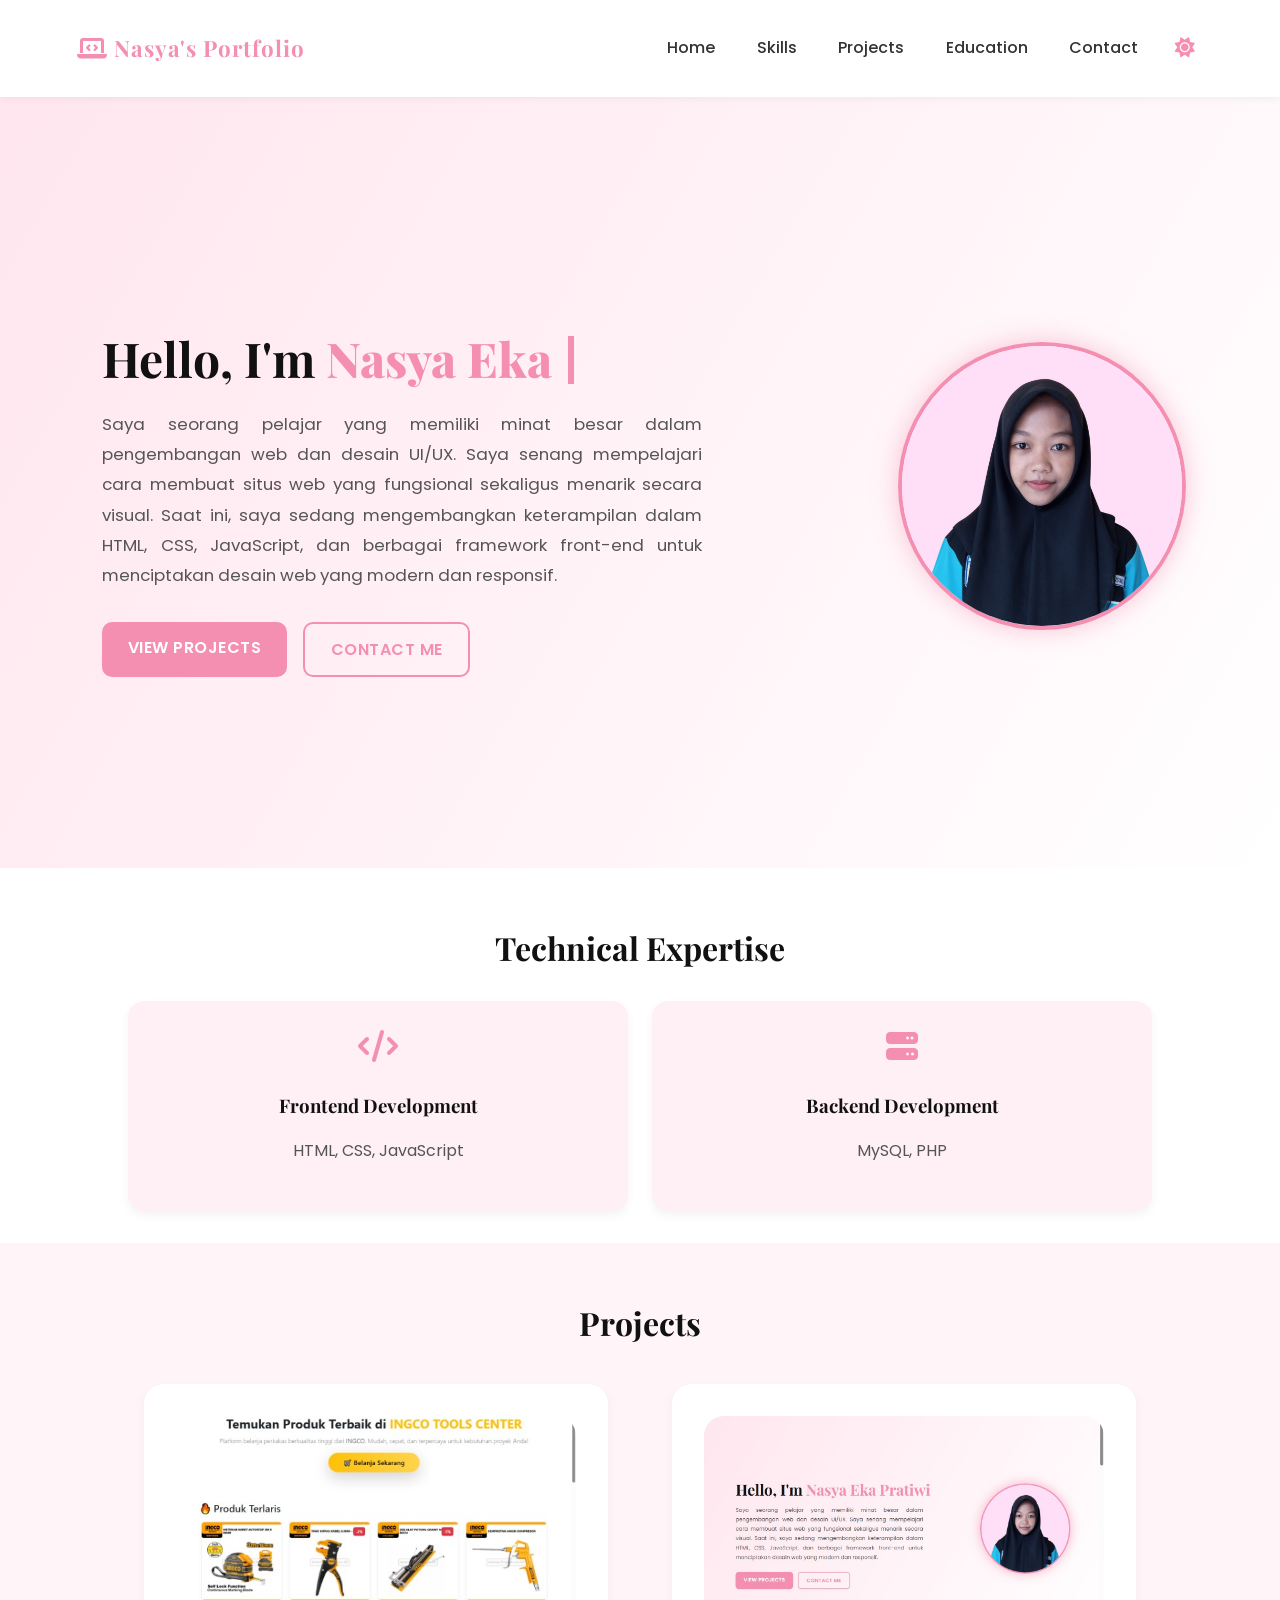
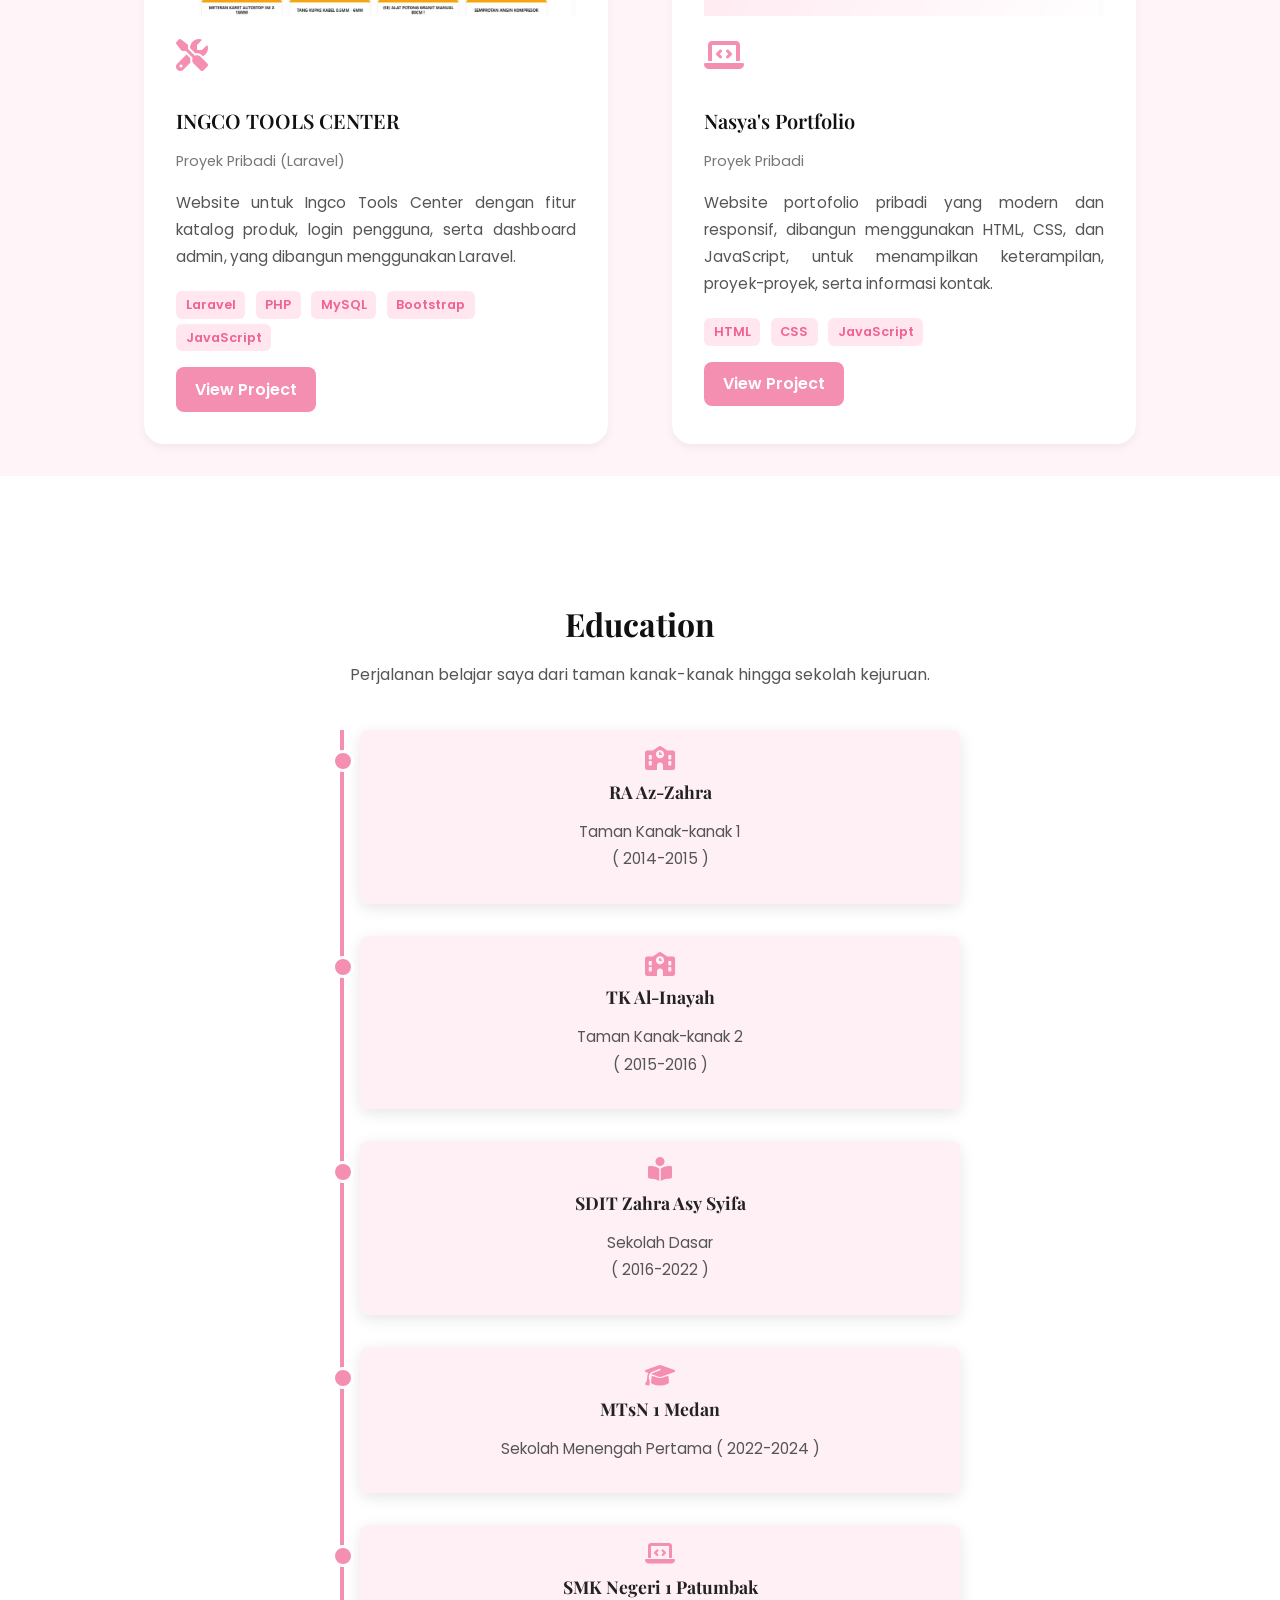
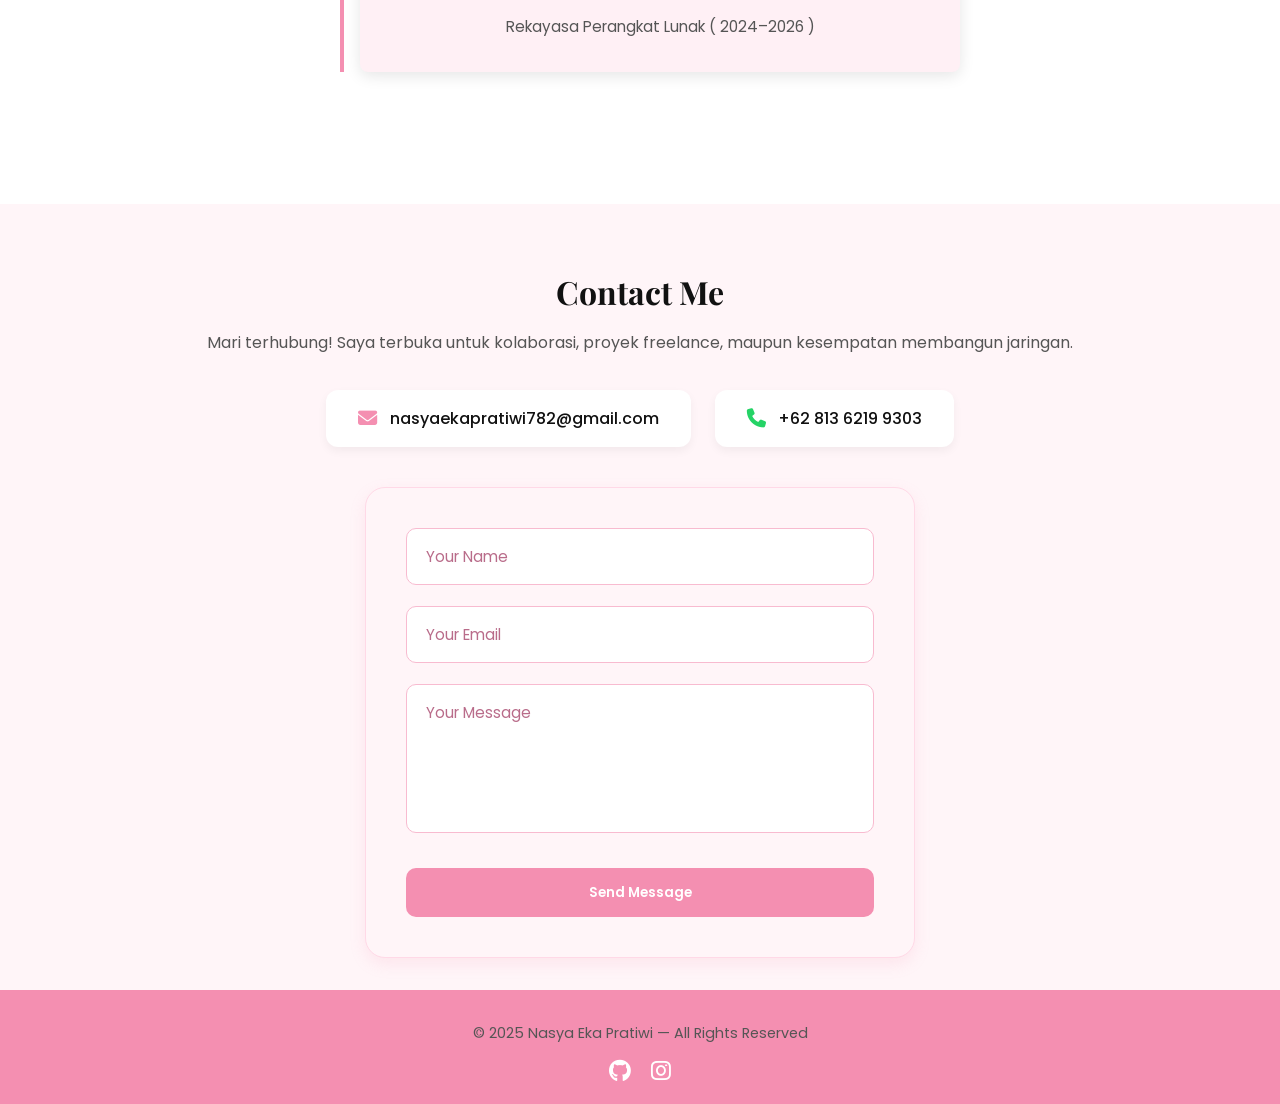
==== commit c9b6a02a: "update terbaru" ====
--- a/index.html
+++ b/index.html
@@ -22,45 +22,55 @@
 </head>
 
 <body>
-<header class="navbar">
+ <!-- ===== Navbar ===== -->
+ <header class="navbar">
   <h1 class="logo">
     <i class="fas fa-laptop-code"></i> Nasya's Portfolio
   </h1>
-
   <div class="menu-toggle" id="menu-toggle">
     <span></span>
     <span></span>
     <span></span>
-    <!-- Tambahkan icon dark/light di dalam toggle -->
-    <i id="theme-icon" class="fas fa-moon"></i>
   </div>
-
   <nav id="menu">
     <ul>
       <li><a href="#home">Home</a></li>
       <li><a href="#skills-section">Skills</a></li>
       <li><a href="#projects-section">Projects</a></li>
+      <li><a href="#education-section">Education</a></li>
       <li><a href="#contact-section">Contact</a></li>
+      <!-- Tombol toggle dark/light mode ditambahkan di sini -->
+      <li>
+        <button id="theme-toggle" class="theme-toggle-btn" aria-label="Toggle Dark Mode">
+          <i class="fas fa-sun"></i> <!-- Ikon default: matahari untuk light mode -->
+        </button>
+      </li>
     </ul>
   </nav>
 </header>
 
-
-
   <!-- ===== Hero Section ===== -->
   <section id="home" class="hero">
     <div class="hero-content">
-      <h1>Hello, I'm <span>Nasya Eka Pratiwi</span></h1>
-      <p>
-        Saya seorang pelajar yang memiliki minat besar dalam pengembangan web dan desain UI/UX. Saya senang mempelajari cara membuat
-        situs web yang fungsional sekaligus menarik secara visual. Saat ini, saya sedang mengembangkan keterampilan dalam 
-        HTML, CSS, JavaScript, dan berbagai framework front-end untuk menciptakan desain web yang modern dan responsif.
-      </p>
-      <div class="hero-buttons">
-        <a href="#projects-section" class="project-btn">View Projects</a>
-        <a href="#contact-section" class="cta-btn">Contact Me</a>
-      </div>
-    </div>
+  <h1 class="typing-heading" aria-label="Hello, I'm Nasya Eka Pratiwi">
+    <span class="hello"></span>
+    <span class="name"></span>
+    <span class="cursor" aria-hidden="true"></span>
+  </h1>
+
+  <p>
+    Saya seorang pelajar yang memiliki minat besar dalam pengembangan web dan desain UI/UX. 
+    Saya senang mempelajari cara membuat situs web yang fungsional sekaligus menarik secara visual. 
+    Saat ini, saya sedang mengembangkan keterampilan dalam HTML, CSS, JavaScript, dan berbagai 
+    framework front-end untuk menciptakan desain web yang modern dan responsif.
+  </p>
+
+  <div class="hero-buttons">
+    <a href="#projects-section" class="project-btn">View Projects</a>
+    <a href="#contact-section" class="cta-btn">Contact Me</a>
+  </div>
+</div>
+
 
     <div class="profile-container">
       <img src="profile.jpg" alt="Profile" class="profile-img">
@@ -71,7 +81,8 @@
   <main>
     <div id="skills-section" class="reveal"></div>
     <div id="projects-section" class="reveal"></div>
-    <div id="contact-section" class="reveal"></div>
+    <div id="education-section" class="reveal"></div>
+    <div id="contact-section" class="reveal"></div>    
   </main>
 
   <!-- ===== Footer ===== -->
--- a/style.css
+++ b/style.css
@@ -1,127 +1,111 @@
 /* =========================================
-   ===== MODE TERANG (DEFAULT) =====
+   ===== GENERAL STYLES =====
 ========================================= */
+html {
+  scroll-behavior: smooth;
+  scroll-padding-top: 80px; 
+}
+
 body {
   font-family: 'Poppins', sans-serif;
   margin: 0;
   padding: 0;
-  color: #222;
+  color: #333;
   background-color: #fff;
-  transition: background 0.4s ease, color 0.4s ease;
+}
+
+h1, h2, h3 {
+  font-family: 'Playfair Display', serif;
+  color: #111;
+}
+
+p {
+  line-height: 1.8;
+  font-size: 1rem;
+  color: #555;
+}
+
+.logo {
+  font-family: 'Playfair Display', serif;
+  font-weight: 700;
+  letter-spacing: 1px;
+  font-size: 1.6rem;
+  color: #f48fb1;
+}
+
+/* Tombol umum */
+.project-btn, .cta-btn {
+  font-family: 'Poppins', sans-serif;
+  font-weight: 500;
+  text-transform: uppercase;
+  letter-spacing: 0.5px;
+  transition: all 0.3s ease;
 }
 
 /* =========================================
-   ===== MODE GELAP =====
-========================================= */
-body.dark-mode {
-  background: linear-gradient(135deg, #121212, #1f1f1f);
-  color: #f5f5f5;
-}
-
-body.dark-mode .navbar {
-  background: rgba(30, 30, 30, 0.9);
-  box-shadow: 0 2px 12px rgba(255, 255, 255, 0.05);
-}
-
-body.dark-mode nav a {
-  color: #ddd;
-}
-
-body.dark-mode nav a:hover {
-  color: #ffd54f;
-}
-
-body.dark-mode .hero {
-  background: linear-gradient(120deg, #1b1b1b, #2a2a2a);
-}
-
-body.dark-mode .project-card,
-body.dark-mode .skill-card,
-body.dark-mode .contact-form {
-  background: #2a2a2a;
-  box-shadow: 0 4px 10px rgba(255, 255, 255, 0.05);
-  border-color: #444;
-}
-
-body.dark-mode footer {
-  background: #2c2c2c;
-}
-
-body.dark-mode .theme-toggle i {
-  color: #fff;
-}
-
-/* =========================================
-   ===== NAVBAR =====
+   ===== NAVBAR (MODE TERANG DEFAULT) =====
 ========================================= */
 .navbar {
   display: flex;
+  justify-content: space-between;
   align-items: center;
-  justify-content: space-between;
+  padding: 1.8rem 6%;
   background: rgba(255, 255, 255, 0.95);
-  backdrop-filter: blur(10px);
-  padding: 1.2rem 6%;
+  backdrop-filter: blur(12px);
   box-shadow: 0 2px 8px rgba(0, 0, 0, 0.05);
   position: sticky;
   top: 0;
   z-index: 1000;
-  gap: 1rem;
-}
-
-/* ===== Logo ===== */
+  transition: background 0.4s ease, box-shadow 0.4s ease, color 0.3s ease;
+}
+
+/* =========================================
+   ===== MODE GELAP (UNGU ELEGAN) =====
+========================================= */
+body.dark .navbar {
+  background: linear-gradient(135deg, rgba(35, 0, 60, 0.95), rgba(70, 0, 100, 0.95));
+  box-shadow: 0 4px 15px rgba(189, 147, 249, 0.25);
+  backdrop-filter: blur(14px);
+}
+
+/* ===== LOGO ===== */
 .logo {
   font-family: 'Playfair Display', serif;
+  font-size: 1.4rem;
   font-weight: 700;
-  font-size: 1.5rem;
   color: #f48fb1;
   display: flex;
   align-items: center;
   gap: 0.4rem;
   margin: 0;
+  transition: color 0.3s ease;
 }
 
 .logo i {
+  font-size: 1.5rem;
   color: #f48fb1;
-}
-
-/* ===== Menu ===== */
-nav {
-  display: flex;
-  align-items: center;
-  gap: 2rem;
-}
-
-nav ul {
-  display: flex;
-  list-style: none;
-  gap: 1.8rem;
-  margin: 0;
-  padding: 0;
-}
-
-nav a {
-  text-decoration: none;
-  color: #333;
-  font-weight: 500;
   transition: color 0.3s ease;
 }
 
-nav a:hover {
-  color: #f48fb1;
-}
-
-/* =========================================
-   ===== TOGGLE MENU + DARK MODE TOGGLE =====
-========================================= */
+/* ===== LOGO MODE GELAP ===== */
+body.dark .logo,
+body.dark .logo i {
+  color: #cdb4ff; /* ungu muda lembut */
+}
+
+/* ===== MENU TOGGLE ===== */
 .menu-toggle {
   display: none;
   flex-direction: column;
-  gap: 6px;
+  justify-content: center;
+  align-items: flex-end;
   cursor: pointer;
-  position: relative;
+  gap: 5px;
+  transition: transform 0.3s ease;
 }
 
 .menu-toggle span {
+  display: block;
   width: 26px;
   height: 3px;
   background: #f48fb1;
@@ -129,7 +113,12 @@
   transition: all 0.3s ease;
 }
 
-/* Animasi X */
+/* Tema gelap untuk toggle */
+body.dark .menu-toggle span {
+  background: #b388ff; /* ungu pastel */
+}
+
+/* Animasi toggle jadi X */
 .menu-toggle.active span:nth-child(1) {
   transform: rotate(45deg) translate(5px, 5px);
 }
@@ -140,30 +129,69 @@
   transform: rotate(-45deg) translate(6px, -6px);
 }
 
-/* ===== Icon Tema di Dalam Toggle ===== */
-#theme-icon {
-  font-size: 1.2rem;
+/* ===== MENU NAVIGATION ===== */
+nav ul {
+  list-style: none;
+  display: flex;
+  gap: 1rem; /* 👉 jarak lebih proporsional dan elegan */
+  margin: 0;
+  padding: 0;
+  align-items: center;
+}
+
+
+nav a {
+  text-decoration: none;
   color: #333;
-  position: absolute;
-  top: 50%;
-  right: -35px;
-  transform: translateY(-50%);
+  font-weight: 500;
+  padding: 0.4rem 0.8rem;
+  border-radius: 8px;
+  transition: color 0.3s ease, background 0.3s ease;
+}
+
+nav a:hover {
+  color: #f48fb1;
+}
+
+/* ===== MODE GELAP UNTUK LINK ===== */
+body.dark nav a {
+  color: #f0eaff;
+}
+
+body.dark nav a:hover {
+  background: rgba(189, 147, 249, 0.15);
+  color: #cdb4ff;
+}
+
+/* ===== TOMBOL THEME TOGGLE ===== */
+.theme-toggle-btn {
+  background: none;
+  border: none;
+  color: #f48fb1;
+  font-size: 1.25rem;
   cursor: pointer;
+  padding: 0.5rem;
   transition: color 0.3s ease, transform 0.3s ease;
 }
 
-#theme-icon:hover {
-  transform: translateY(-50%) scale(1.15);
+.theme-toggle-btn:hover {
+  color: #ffb6c1;
+  transform: rotate(15deg);
+}
+
+/* Tema gelap untuk tombol theme */
+body.dark .theme-toggle-btn {
+  color: #cdb4ff;
+}
+
+body.dark .theme-toggle-btn:hover {
+  color: #b388ff;
 }
 
 /* =========================================
-   ===== RESPONSIVE NAVBAR =====
+   ===== RESPONSIVE MODE =====
 ========================================= */
 @media (max-width: 768px) {
-  .menu-toggle {
-    display: flex;
-  }
-
   nav {
     position: absolute;
     top: 70px;
@@ -175,6 +203,7 @@
     flex-direction: column;
     padding: 1rem 1.2rem;
     animation: slideIn 0.3s ease;
+    transition: background 0.3s ease, box-shadow 0.3s ease;
   }
 
   nav.show {
@@ -188,13 +217,29 @@
   }
 
   nav a {
-    padding: 0.5rem 0.8rem;
-    border-radius: 8px;
     color: #333;
   }
 
   nav a:hover {
     background: rgba(244, 143, 177, 0.2);
+  }
+
+  /* ===== MODE GELAP MOBILE ===== */
+  body.dark nav {
+    background: rgba(35, 0, 60, 0.95);
+    box-shadow: 0 4px 15px rgba(189, 147, 249, 0.25);
+  }
+
+  body.dark nav a {
+    color: #f5f0ff;
+  }
+
+  body.dark nav a:hover {
+    background: rgba(189, 147, 249, 0.15);
+  }
+
+  .menu-toggle {
+    display: flex;
   }
 
   @keyframes slideIn {
@@ -209,24 +254,28 @@
   }
 }
 
+
+
+
 /* =========================================
-   ===== HERO SECTION =====
+   ===== HERO SECTION (RAPIH & RESPONSIF) =====
 ========================================= */
 .hero {
   display: flex;
   flex-wrap: wrap;
   align-items: center;
   justify-content: space-between;
-  min-height: 75vh;
+  min-height: 75vh; /* ubah dari 85vh */
   padding: 3rem 8%;
   background: linear-gradient(120deg, #ffe6ef, #ffffff);
 }
 
+
 .hero-content {
+  animation: fadeInLeft 1s ease both;
   flex: 1;
   min-width: 320px;
   padding-right: 2rem;
-  animation: fadeInLeft 1s ease both;
 }
 
 .hero h1 {
@@ -236,6 +285,45 @@
   margin-bottom: 1.2rem;
   line-height: 1.3;
 }
+
+.typing-heading {
+  font-size: 3rem;
+  font-weight: 700;
+  margin-bottom: 1.2rem;
+  line-height: 1.3;
+  white-space: nowrap;
+  overflow: hidden;
+}
+
+/* warna teks */
+.typing-heading .hello {
+  color: #111; /* hitam */
+}
+
+.typing-heading .name {
+  color: #f48fb1; /* pink */
+  font-weight: 800;
+}
+
+/* kursor berkedip */
+.typing-heading .cursor {
+  display: inline-block;
+  width: 0.12em;
+  height: 1em;
+  vertical-align: -0.12em;
+  margin-left: 0.1em;
+  background-color: currentColor;
+  animation: blink 0.8s steps(1) infinite;
+}
+
+/* animasi kedip */
+@keyframes blink {
+  50% {
+    opacity: 0;
+  }
+}
+
+
 
 .hero h1 span {
   color: #f48fb1;
@@ -250,7 +338,6 @@
   margin-bottom: 2rem;
 }
 
-/* Tombol */
 .hero-buttons {
   display: flex;
   flex-wrap: wrap;
@@ -299,6 +386,7 @@
   animation: fadeInUp 1.2s ease forwards;
 }
 
+/* Gambar profil dengan animasi kombinasi */
 .profile-img {
   width: 100%;
   height: 100%;
@@ -309,19 +397,474 @@
   animation: fadeRotateIn 1s ease forwards, floatImage 4s ease-in-out infinite, glowPulse 3s ease-in-out infinite;
 }
 
-/* Efek animasi */
+/* Efek melayang lembut */
 @keyframes floatImage {
   0%, 100% {
     transform: translateY(0);
+    box-shadow: 0 0 25px rgba(244, 143, 177, 0.4);
   }
   50% {
     transform: translateY(-10px);
-  }
-}
-
+    box-shadow: 0 0 35px rgba(244, 143, 177, 0.6);
+  }
+}
+
+/* Efek muncul dan berputar lembut saat masuk */
 @keyframes fadeRotateIn {
-  0% { opacity: 0; transform: scale(0.9) rotate(-10deg); }
-  100% { opacity: 1; transform: scale(1) rotate(0); }
+  0% {
+    opacity: 0;
+    transform: scale(0.9) rotate(-10deg);
+  }
+  60% {
+    opacity: 1;
+    transform: scale(1.05) rotate(5deg);
+  }
+  100% {
+    opacity: 1;
+    transform: scale(1) rotate(0);
+  }
+}
+
+/* Efek berdenyut lembut di bayangan */
+@keyframes glowPulse {
+  0%, 100% {
+    box-shadow: 0 0 25px rgba(244, 143, 177, 0.4);
+  }
+  50% {
+    box-shadow: 0 0 35px rgba(244, 143, 177, 0.7);
+  }
+}
+
+
+
+/* =========================================
+   ===== ANIMASI MASUK (UNTUK SECTION) =====
+========================================= */
+
+/* Efek muncul dari bawah */
+@keyframes fadeInUp {
+  0% {
+    opacity: 0;
+    transform: translateY(30px);
+  }
+  100% {
+    opacity: 1;
+    transform: translateY(0);
+  }
+}
+
+/* Efek muncul dari kanan */
+@keyframes fadeInRight {
+  0% {
+    opacity: 0;
+    transform: translateX(40px);
+  }
+  100% {
+    opacity: 1;
+    transform: translateX(0);
+  }
+}
+
+/* =========================================
+   ===== SKILLS SECTION =====
+========================================= */
+.skills {
+  padding: 2rem 10%;
+  text-align: center;
+}
+
+.skills h2 {
+  font-size: 2rem;
+  margin-bottom: 2rem;
+}
+
+.skills-grid {
+  display: grid;
+  grid-template-columns: repeat(auto-fit, minmax(250px, 1fr));
+  gap: 1.5rem;
+}
+
+.skill-card {
+  background: #fff0f5;
+  padding: 1.8rem;
+  border-radius: 16px;
+  box-shadow: 0 4px 10px rgba(0, 0, 0, 0.05);
+  transition: transform 0.3s ease, box-shadow 0.3s ease;
+}
+
+.skill-card:hover {
+  transform: translateY(-8px);
+  box-shadow: 0 6px 16px rgba(0, 0, 0, 0.1);
+}
+
+.skill-card i {
+  font-size: 2rem;
+  color: #f48fb1;
+  margin-bottom: 0.8rem;
+}
+
+
+/* =========================================
+   ===== PROJECTS SECTION =====
+========================================= */
+.projects {
+  padding: 2rem 10%;
+  background: #fff5f8;
+  text-align: center;
+}
+
+.projects h2 {
+  font-size: 2rem;
+  font-weight: 700;
+  color: #111;
+  margin-bottom: 2.5rem;
+}
+
+/* ===== Project Image ===== */
+.project-img {
+  width: 100%;
+  height: 200px;
+  object-fit: cover;
+  border-top-left-radius: 20px;
+  border-top-right-radius: 20px;
+  transition: transform 0.4s ease;
+}
+
+.project-card:hover .project-img {
+  transform: scale(1.05);
+}
+
+
+/* ===== Project Grid ===== */
+.projects-grid {
+  display: grid;
+  grid-template-columns: repeat(auto-fit, minmax(280px, 1fr));
+  gap: 2rem;
+  justify-items: center;
+}
+
+/* ===== Project Card ===== */
+.project-card {
+  background: #ffffff;
+  padding: 2rem 2rem; /* sedikit lebar kanan kiri */
+  border-radius: 20px;
+  text-align: left;
+  box-shadow: 0 4px 10px rgba(0, 0, 0, 0.05);
+  transition: all 0.3s ease;
+  width: 100%;
+  max-width: 400px; /* 🔹 tambah lebar */
+}
+
+.project-card:hover {
+  transform: translateY(-8px);
+  box-shadow: 0 8px 18px rgba(0, 0, 0, 0.08);
+}
+
+/* ===== Project Icon ===== */
+.project-icon {
+  font-size: 2rem;
+  color: #f48fb1;
+  margin-top: 1rem; /* 🔹 Tambahkan jarak dari gambar */
+  margin-bottom: 1rem;
+  display: block;
+}
+/* ===== Project Title ===== */
+.project-card h3 {
+  font-size: 1.25rem;
+  font-weight: 600;
+  color: #111;
+  margin-bottom: 0.4rem;
+}
+
+/* ===== Company Name ===== */
+.company {
+  font-size: 0.9rem;
+  color: #777;
+  margin-bottom: 0.6rem;
+}
+
+/* ===== Project Description ===== */
+.description {
+  font-size: 0.96rem;
+  color: #555;
+  line-height: 1.75;
+  text-align: justify;
+  text-justify: inter-word;
+  margin-bottom: 1rem;
+  max-width: 100%;      /* 🔹 biar ngikut card, bukan fixed */
+  letter-spacing: 0.1px;
+  word-spacing: -0.5px;
+}
+
+/* ===== Tech Tags ===== */
+.tech-tags span {
+  display: inline-block;
+  background: #ffe6ef;
+  color: #f06292;
+  font-size: 0.8rem;
+  font-weight: 600;
+  padding: 0.3rem 0.6rem;
+  border-radius: 6px;
+  margin: 0.3rem 0.4rem 0 0;
+}
+
+/* ===== View Button ===== */
+.btn-view {
+  display: inline-block;
+  margin-top: 1rem;
+  padding: 0.6rem 1.2rem;
+  background: #f48fb1;
+  color: #fff;
+  font-weight: 600;
+  border-radius: 8px;
+  text-decoration: none;
+  transition: background 0.3s ease, transform 0.3s ease;
+}
+
+.btn-view:hover {
+  background: #ec407a;
+  transform: translateY(-2px);
+}
+
+/* ===== Variabel warna (pastikan ini ada di awal CSS) ===== */
+:root {
+  --bg-color: #fff;
+  --text-color: #222;
+  --text-secondary: #555;
+  --accent-color: #f48fb1; /* pink terang */
+  --card-bg: #fff0f5; /* pink lembut untuk edu-item */
+}
+
+body.dark {
+  --bg-color: #1c1c2b;
+  --text-color: #eee;
+  --text-secondary: #bbb;
+  --accent-color: #e573b9; /* pink gelap */
+  --card-bg: #3a2a3f; /* pink gelap untuk edu-item di dark mode */
+}
+
+/* ===== Education Section ===== */
+.education {
+  padding: 100px 10%;
+  background-color: var(--bg-color);
+  text-align: center; /* h2 dan subtitle tetap center */
+  transition: background 0.4s ease, color 0.4s ease;
+}
+
+.education h2 {
+  font-size: 2rem;
+  color: #111;
+  margin-bottom: 0.5rem;
+}
+
+.education .subtitle {
+  font-size: 1rem;
+  color: var(--text-secondary);
+  margin-bottom: 2.5rem;
+}
+
+/* ===== Timeline ===== */
+.education-list {
+  position: relative;
+  margin: 0 auto;       /* tengahkan list */
+  padding-left: 40px;   /* ruang untuk garis timeline */
+  max-width: 600px;     /* supaya tidak terlalu lebar */
+}
+
+.education-list::before {
+  content: '';
+  position: absolute;
+  left: 20px; /* posisi garis timeline */
+  top: 0;
+  bottom: 0;
+  width: 4px;
+  background: var(--accent-color);
+}
+
+.edu-item {
+  position: relative;
+  background: var(--card-bg);
+  border-radius: 8px;
+  padding: 1rem 1.5rem;
+  margin-bottom: 2rem;
+  box-shadow: 0 4px 15px rgba(0,0,0,0.1);
+  text-align: center; /* h3 tetap center */
+  transition: transform 0.3s ease, box-shadow 0.3s ease, background 0.3s ease;
+}
+
+.edu-item:hover {
+  transform: translateY(-5px);
+  box-shadow: 0 6px 20px rgba(0,0,0,0.15);
+}
+
+/* lingkaran indikator */
+.edu-item::before {
+  content: '';
+  position: absolute;
+  left: -28px; /* sesuaikan dengan garis */
+  top: 20px;
+  width: 16px;
+  height: 16px;
+  border-radius: 50%;
+  background: var(--accent-color);
+  border: 3px solid var(--bg-color);
+}
+
+.edu-item i {
+  font-size: 1.5rem;
+  color: var(--accent-color);
+  margin-bottom: 0.3rem;
+}
+
+.edu-item h3 {
+  font-size: 1.1rem;
+  margin: 0.3rem 0;
+  color: var(--text-color);
+}
+
+.edu-item p {
+  color: var(--text-secondary);
+  font-size: 0.95rem;
+}
+
+
+/* =========================================
+   ===== CONTACT SECTION (Match Projects) =====
+========================================= */
+.contact {
+  padding: 2.5rem 10% 2rem;
+  text-align: center;
+  background: #fff5f8; /* pink pucat */
+}
+
+.contact h2 {
+  font-size: 2rem;
+  font-weight: 700;
+  color: #111;
+  margin-bottom: 1rem;
+}
+
+.contact-subtitle {
+  color: #555;
+  margin-bottom: 2rem;
+}
+
+/* ===== Contact Cards ===== */
+.contact-cards {
+  display: flex;
+  flex-wrap: wrap;
+  justify-content: center;
+  gap: 1.5rem;
+}
+
+.contact-card {
+  background: #ffffff;
+  padding: 1rem 2rem;
+  border-radius: 12px;
+  display: flex;
+  align-items: center;
+  gap: 0.8rem;
+  box-shadow: 0 4px 10px rgba(0, 0, 0, 0.05);
+  transition: all 0.3s ease;
+}
+
+.contact-card:hover {
+  background: #ffe6ef;
+  transform: translateY(-5px);
+  box-shadow: 0 8px 18px rgba(0, 0, 0, 0.08);
+}
+
+.contact-card a {
+  color: #111;
+  text-decoration: none;
+  font-weight: 500;
+  transition: color 0.3s ease;
+}
+
+.contact-card a:hover {
+  color: #f48fb1;
+}
+
+.contact-card i {
+  font-size: 1.2rem;
+}
+
+.contact-card:first-child i {
+  color: #f48fb1;
+}
+
+.contact-card:last-child i {
+  color: #25D366;
+  transform: scaleX(-1);
+}
+
+/* ===== Contact Form ===== */
+.contact-form {
+  background: #fff5f8; /* sama dengan section */
+  border: 1.5px solid #ffd9e7;
+  border-radius: 20px;
+  padding: 2.5rem;
+  max-width: 550px;
+  margin: 2.5rem auto 0; /* hapus margin bawah */
+  box-shadow: 0 6px 16px rgba(244, 143, 177, 0.15);
+  box-sizing: border-box;
+}
+
+/* ===== Form Group Spacing ===== */
+.contact-form .form-group {
+  margin-bottom: 1.3rem;
+}
+
+/* ===== Input & Textarea ===== */
+.contact-form input,
+.contact-form textarea {
+  width: 100%;
+  box-sizing: border-box;
+  padding: 1rem 1.2rem;
+  border: 1.5px solid #f8bbd0;
+  border-radius: 10px;
+  background-color: #fff;
+  font-size: 0.95rem;
+  font-family: 'Poppins', sans-serif;
+  color: #333;
+  transition: all 0.3s ease;
+  resize: none;
+}
+
+.contact-form input::placeholder,
+.contact-form textarea::placeholder {
+  color: #b96c8a;
+}
+
+.contact-form input:focus,
+.contact-form textarea:focus {
+  outline: none;
+  border-color: #f48fb1;
+  box-shadow: 0 0 8px rgba(244, 143, 177, 0.3);
+  background-color: #fff8fb;
+}
+
+/* ===== Tombol ===== */
+.btn-send {
+  display: inline-block;
+  width: 100%;
+  box-sizing: border-box;
+  padding: 0.9rem 1.2rem;
+  background: #f48fb1;
+  color: #fff;
+  font-weight: 600;
+  border: none;
+  border-radius: 10px;
+  cursor: pointer;
+  font-family: 'Poppins', sans-serif;
+  transition: all 0.3s ease;
+  margin-top: 0.5rem;
+}
+
+.btn-send:hover {
+  background: #ec407a;
+  transform: translateY(-2px);
+  box-shadow: 0 4px 12px rgba(236, 64, 122, 0.25);
 }
 
 /* =========================================
@@ -332,7 +875,7 @@
   color: #fff;
   text-align: center;
   padding: 1rem 1rem;
-  margin-top: 3rem;
+  margin-top: 0; /* hapus spasi putih */
 }
 
 footer p {
@@ -355,7 +898,6 @@
 .social-links a:hover {
   color: #ffd9e4;
 }
-
 
 /* ===== SCROLL ANIMATION ===== */
 .reveal {
@@ -369,6 +911,13 @@
   transform: translateY(0);
 }
 
+/* ===== RESET MARGIN / PADDING BROWSER ===== */
+html, body {
+  margin: 0;
+  padding: 0;
+}
+
+
 /* =========================================
    ===== RESPONSIVE DESIGN (SEMUA PERANGKAT) 
 ========================================= */
@@ -612,4 +1161,259 @@
 
 
 
-
+/* =========================================
+   ===== MODE GELAP (UNGU-PINK ELEGAN) =====
+========================================= */
+
+body.dark {
+  background: radial-gradient(circle at top left, #1a001f, #0e0012 60%);
+  color: #f8eaff;
+  transition: background 0.6s ease, color 0.4s ease;
+}
+
+/* ===== TEKS ===== */
+body.dark h1,
+body.dark h2,
+body.dark h3,
+body.dark p {
+  color: #f8eaff;
+}
+
+/* ===== HERO SECTION ===== */
+body.dark .hero {
+  background: linear-gradient(135deg, #220033, #390050);
+}
+
+body.dark .typing-heading .hello {
+  color: #f3e8ff;
+}
+
+body.dark .typing-heading .name {
+  color: #cda4ff;
+  text-shadow: 0 0 10px rgba(205, 164, 255, 0.4);
+}
+
+/* ===== TOMBOL ===== */
+body.dark .project-btn {
+  background: linear-gradient(135deg, #a855f7, #c084fc);
+  color: #fff;
+  box-shadow: 0 4px 12px rgba(168, 85, 247, 0.3);
+  transition: 0.3s;
+}
+
+body.dark .project-btn:hover {
+  background: linear-gradient(135deg, #c084fc, #e879f9);
+  transform: translateY(-2px);
+}
+
+body.dark .cta-btn {
+  border: 2px solid #c084fc;
+  color: #c084fc;
+  transition: 0.3s;
+}
+
+body.dark .cta-btn:hover {
+  background: linear-gradient(135deg, #a855f7, #d946ef);
+  color: #fff;
+  box-shadow: 0 0 12px rgba(216, 70, 239, 0.4);
+}
+
+/* ===== PROFILE IMAGE ===== */
+body.dark .profile-img {
+  border: 4px solid #b388ff;
+  box-shadow: 0 0 35px rgba(187, 134, 252, 0.4);
+  animation: floatImage 4s ease-in-out infinite, glowPulseDark 3s ease-in-out infinite;
+}
+
+@keyframes glowPulseDark {
+  0%, 100% {
+    box-shadow: 0 0 25px rgba(187, 134, 252, 0.4);
+  }
+  50% {
+    box-shadow: 0 0 45px rgba(216, 70, 239, 0.7);
+  }
+}
+
+/* ===== SKILLS SECTION ===== */
+body.dark .skills {
+  background: linear-gradient(135deg, #21002c, #340040);
+}
+
+body.dark .skill-card {
+  background: rgba(75, 0, 115, 0.4);
+  border: 1px solid rgba(187, 134, 252, 0.25);
+  box-shadow: 0 4px 20px rgba(155, 90, 255, 0.15);
+  transition: 0.3s;
+}
+
+body.dark .skill-card:hover {
+  transform: translateY(-8px);
+  box-shadow: 0 8px 25px rgba(216, 70, 239, 0.3);
+}
+
+body.dark .skill-card i {
+  color: #c084fc;
+}
+
+/* ===== PROJECTS SECTION ===== */
+body.dark .projects {
+  background: linear-gradient(135deg, #23002e, #360043);
+}
+
+body.dark .project-card {
+  background: rgba(60, 0, 90, 0.5);
+  border: 1px solid rgba(200, 140, 255, 0.2);
+  box-shadow: 0 4px 14px rgba(180, 100, 255, 0.1);
+  backdrop-filter: blur(8px);
+  transition: 0.3s;
+}
+
+body.dark .project-card:hover {
+  transform: translateY(-6px);
+  box-shadow: 0 8px 20px rgba(216, 70, 239, 0.25);
+}
+
+body.dark .project-card h3 {
+  color: #f3e8ff;
+}
+
+body.dark .description {
+  color: #e9d6ff;
+}
+
+body.dark .tech-tags span {
+  background: rgba(187, 134, 252, 0.15);
+  color: #d8b4fe;
+}
+
+body.dark .btn-view {
+  background: linear-gradient(135deg, #a855f7, #c084fc);
+  color: #fff;
+  transition: 0.3s;
+}
+
+body.dark .btn-view:hover {
+  background: linear-gradient(135deg, #c084fc, #e879f9);
+}
+
+/* ===== EDUCATION SECTION DARK MODE ===== */
+body.dark .education {
+  background: linear-gradient(135deg, #21002c, #350040);
+  color: #f3e8ff;
+  transition: background 0.6s ease, color 0.4s ease;
+}
+
+body.dark .education h2 {
+  color: #f8eaff;
+}
+
+body.dark .education .subtitle {
+  color: #d8b4fe;
+}
+
+/* ===== EDUCATION CARDS ===== */
+body.dark .edu-item {
+  background: rgba(75, 0, 115, 0.45);
+  border: 1px solid rgba(187, 134, 252, 0.2);
+  color: #f3e8ff;
+  box-shadow: 0 4px 15px rgba(155, 90, 255, 0.15);
+  transition: transform 0.3s ease, box-shadow 0.3s ease, background 0.3s ease;
+}
+
+body.dark .edu-item:hover {
+  transform: translateY(-6px);
+  box-shadow: 0 8px 25px rgba(216, 70, 239, 0.3);
+  background: rgba(105, 0, 160, 0.6);
+}
+
+body.dark .edu-item i {
+  color: #c084fc;
+}
+
+body.dark .edu-item h3 {
+  color: #f3e8ff;
+}
+
+body.dark .edu-item p {
+  color: #d8b4fe;
+}
+
+/* ===== CONTACT SECTION ===== */
+body.dark .contact {
+  background: linear-gradient(135deg, #21002c, #350040);
+}
+
+body.dark .contact-subtitle {
+  color: #d8b4fe;
+}
+
+body.dark .contact-card {
+  background: rgba(75, 0, 115, 0.45);
+  border: 1px solid rgba(187, 134, 252, 0.2);
+  color: #f3e8ff;
+  transition: 0.3s;
+}
+
+body.dark .contact-card:hover {
+  background: rgba(105, 0, 160, 0.6);
+  transform: translateY(-6px);
+  box-shadow: 0 4px 14px rgba(216, 70, 239, 0.3);
+}
+
+body.dark .contact-card a:hover {
+  color: #c084fc;
+}
+
+/* ===== FORM ===== */
+body.dark .contact-form {
+  background: rgba(45, 0, 70, 0.8);
+  border: 1.5px solid rgba(187, 134, 252, 0.3);
+  box-shadow: 0 8px 25px rgba(155, 90, 255, 0.2);
+}
+
+body.dark .contact-form input,
+body.dark .contact-form textarea {
+  background-color: rgba(25, 0, 40, 0.9);
+  color: #f3e8ff;
+  border: 1.5px solid rgba(187, 134, 252, 0.4);
+}
+
+body.dark .contact-form input:focus,
+body.dark .contact-form textarea:focus {
+  border-color: #c084fc;
+  box-shadow: 0 0 8px rgba(200, 132, 252, 0.3);
+  background-color: rgba(55, 0, 80, 0.9);
+}
+
+body.dark .btn-send {
+  background: linear-gradient(135deg, #a855f7, #d946ef);
+  box-shadow: 0 4px 14px rgba(216, 70, 239, 0.3);
+  transition: 0.3s;
+}
+
+body.dark .btn-send:hover {
+  background: linear-gradient(135deg, #c084fc, #e879f9);
+  transform: translateY(-2px);
+}
+
+/* ===== FOOTER ===== */
+body.dark footer {
+  background: linear-gradient(135deg, #240033, #140020);
+  color: #f3e8ff;
+}
+
+body.dark .social-links a {
+  color: #c084fc;
+  transition: 0.3s;
+}
+
+body.dark .social-links a:hover {
+  color: #e879f9;
+  text-shadow: 0 0 10px rgba(216, 70, 239, 0.4);
+}
+
+/* ===== ANIMASI REVEAL ===== */
+body.dark .reveal {
+  transition: all 0.8s ease;
+}
+
